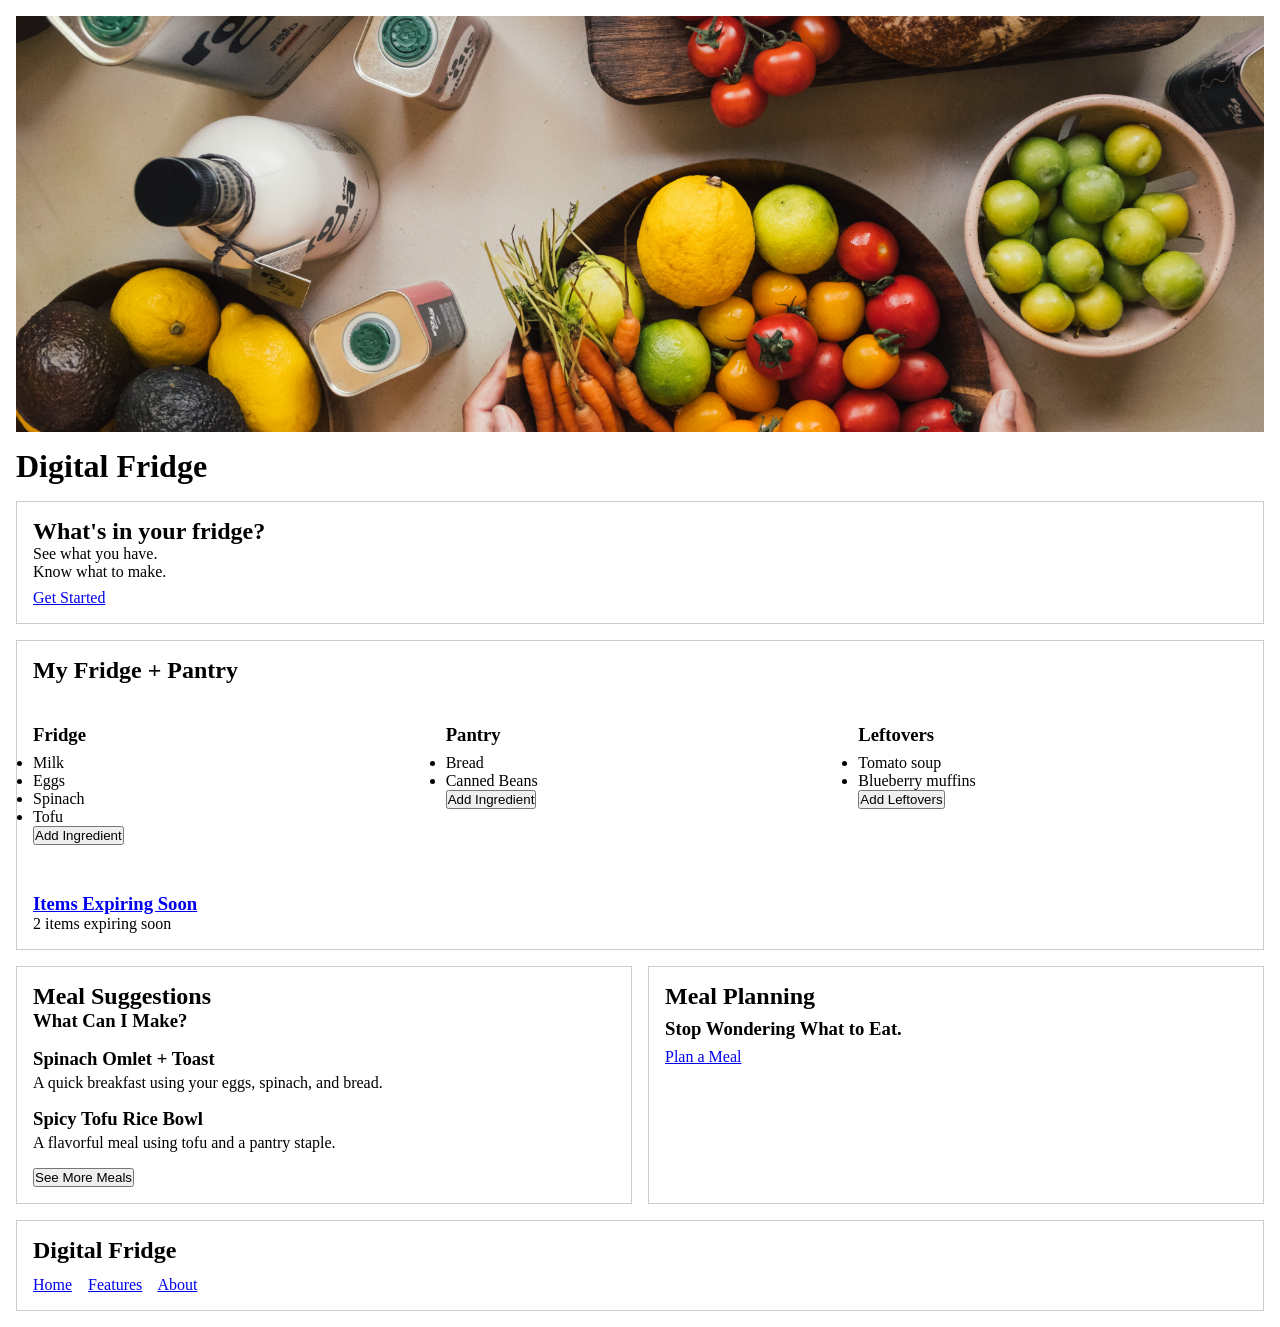
==== index.html @ bc8fa6a2 "A7" ====
<!doctype html>
<html lang="en">
  <head>
    <meta charset="UTF-8" />
    <meta name="viewport" content="width=device-width, initial-scale=1.0" />
    <title>My Project</title>
    <link rel="stylesheet" href="style.css" />
  </head>
  <body>
    <!-- START BELOW -->
       <div class="page">
  <img src="fridge-banner.jpg" alt="Fresh fruits and vegetables arranged on a kitchen counter">

  <h1>Digital Fridge</h1>
  
<section id="hero">
  <h1>What's in your fridge?</h1>
      <p>See what you have.</p>
      <p>Know what to make.</p>
<a id="features" href="#my-fridge">Get Started</a>
    </section>
    <!-- MY FRIDGE + PANTRY SECTION -->
<section id="my-fridge">
  <h2>My Fridge + Pantry</h2>

  <div class="fridge-pantry">
    <div>
      <h3>Fridge</h3>
    <ul>
      <li>Milk</li>
      <li>Eggs</li>
      <li>Spinach</li>
      <li>Tofu</li>
    <button>Add Ingredient</button>
  </div>

  <div>
    <h3>Pantry</h3>
    <ul>
      <li>Bread</li>
      <li>Canned Beans</li>
    <button>Add Ingredient</button>
  </div>

  <div>
    <h3>Leftovers</h3>
    <ul>
      <li>Tomato soup</li>
      <li>Blueberry muffins</li>
    <button>Add Leftovers</button>
  </div>
</div>
      <h3><p><a href="expiring.html">Items Expiring Soon</a></p></h3>
      <p>2 items expiring soon</p>
</section>
<!-- MEAL SUGGESTIONS SECTION -->
<section id="meal-suggestions">
  <h2>Meal Suggestions</h2>
  <h3>What Can I Make?</h3>

  <article>
    <h3>Spinach Omlet + Toast</h3>
    <p>A quick breakfast using your eggs, spinach, and bread.</p>
  </article>

  <article>
    <h3>Spicy Tofu Rice Bowl</h3>
    <p>A flavorful meal using tofu and a pantry staple.</p>
  </article>

  <button>See More Meals</button>
</section>

   <!-- MEAL PLANNING SECTION -->
<section id="meal-planning">
  <h2>Meal Planning</h2>

  <h3>Stop Wondering What to Eat.</h3>
<a href="meal-planner.html">Plan a Meal</a>
</section>
<header id="about">
  <nav>
    <h2>Digital Fridge</h2>
    <a href="#hero">Home</a>
    <a href="#my-fridge">Features</a>
    <a href="#about">About</a>
  </nav>
</header>
    </div>
  </body>
</html>
---- style.css ----
/* === RESET === */
*,
*::before,
*::after {
  margin: 0;
  padding: 0;
  box-sizing: border-box;
}

/* START BELOW */
/* The container: 12 equal columns */
.page {
  display: grid;
  grid-template-columns: repeat(12, 1fr);
  gap: 1rem;
  padding: 1rem;
}
/* Digital Fridge heading */
.page > h1 {
  grid-column: 1 / 13;
  white-space: nowrap;
}

/* Hero section */
#hero {
  grid-column: 1 / 13;
}

/* My Fridge + Pantry */
#my-fridge {
  grid-column: 1 / 13;
}

/* Meal Suggestions — left side */
#meal-suggestions {
  grid-column: 1 / 7;
}

/* Meal Planning — right side */
#meal-planning {
  grid-column: 7 / 13;
}

/* Header + Navigation */
header {
  grid-column: 1 / 13;
}

/* Show the boundaries of each section */
header,
#hero,
#my-fridge,
#meal-suggestions,
#meal-planning {
  border: 1px solid #ccc;
  padding: 1rem;
}
/* Add space above this heading */
#my-fridge h3 {
  margin-top: 1.5rem;
}

/* Space out meal suggestions for easier reading */

#meal-suggestions > h3 {
  margin-bottom: 1rem;
}

#meal-suggestions article:first-of-type {
  margin-top: 1rem;
}

#meal-suggestions article + article {
  margin-top: 1rem;
}

#meal-suggestions article p {
  margin-top: 0.25rem;
}

#meal-suggestions button {
  margin-top: 1rem;
}

/* Add space before Get Started */
#hero a {
  display: inline-block;
  margin-top: 0.5rem;
}
/* Add space between ingredients */
#my-fridge ul {
  margin-top: 0.5rem;
  margin-bottom: 1.5rem;
}

#my-fridge > div {
  margin-top: 1rem;
}
/* fridge shown beside pantry on full screen */
.fridge-pantry {
  display: grid;
  grid-template-columns: repeat(3, minmax(0, 1fr));
  gap: 24px;
  width: 100%;
  align-items: start;
}

/* Space out Meal Planning */
#meal-planning h3 {
  margin-top: 0.5rem;
  margin-bottom: 0.5rem;
}

/* Add space between navigation links */
header nav a {
  margin-right: 0.75rem;
}

/* Add space below Digital Fridge in the footer */
header nav h2 {
  margin-bottom: 0.75rem;
}

/* Mobile layout */
@media (max-width: 800px) {
  #my-fridge,
  #meal-suggestions,
  #meal-planning {
    grid-column: 1 / 13;
  }
}
#my-fridge > h2 {
  margin-bottom: 1rem;
}

.fridge-pantry {
  display: grid;
  grid-template-columns: repeat(3, minmax(0, 1fr));
  gap: 24px;
  align-items: start;
}
img {
  max-width: 100%;
}

/* Banner image above the title */
.page > img {
  grid-column: 1 / 13;
  width: 100%;
  aspect-ratio: 3 / 1;
  object-fit: cover;
}
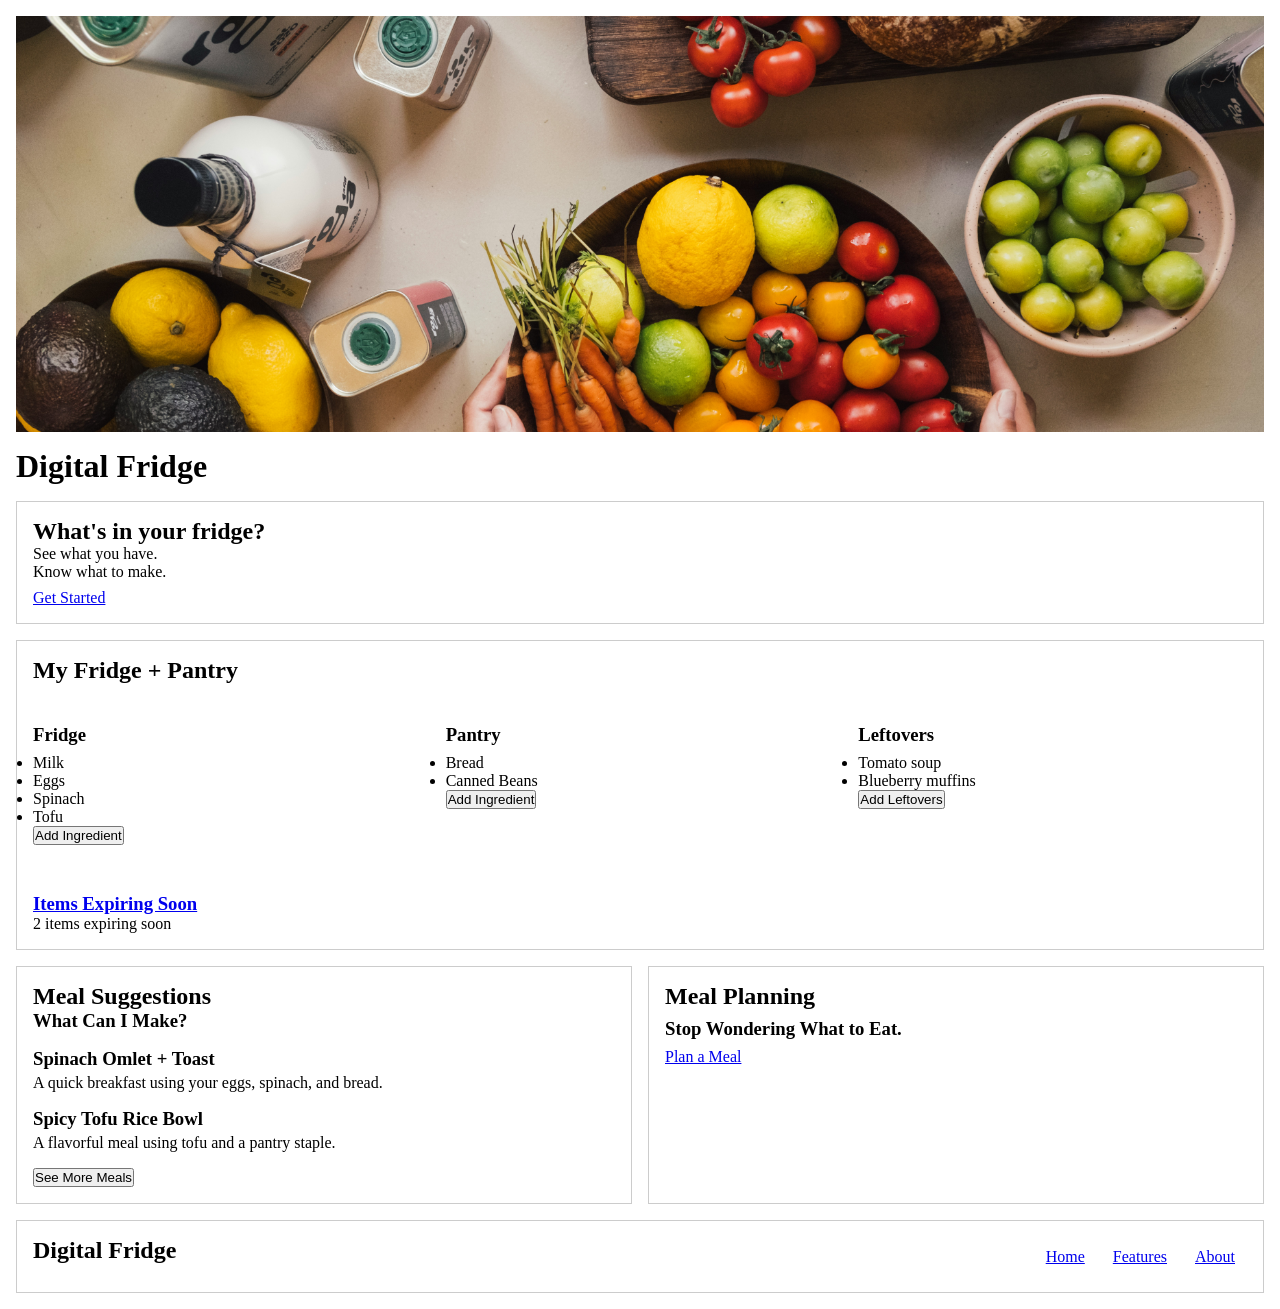
==== commit d88bec5d: "Make nav a flex row" ====
--- a/index.html
+++ b/index.html
@@ -79,12 +79,15 @@
   <h3>Stop Wondering What to Eat.</h3>
 <a href="meal-planner.html">Plan a Meal</a>
 </section>
+
 <header id="about">
   <nav>
     <h2>Digital Fridge</h2>
-    <a href="#hero">Home</a>
-    <a href="#my-fridge">Features</a>
-    <a href="#about">About</a>
+    <div class="nav-links">
+      <a href="#hero">Home</a>
+      <a href="#my-fridge">Features</a>
+      <a href="#about">About</a>
+    </div>
   </nav>
 </header>
     </div>
--- a/style.css
+++ b/style.css
@@ -42,8 +42,23 @@
 }
 
 /* Header + Navigation */
+
+/* Flex is best for the nav because its logo and links sit in one horizontal row. */
 header {
   grid-column: 1 / 13;
+}
+
+nav {
+  display: flex;
+  justify-content: space-between;
+  align-items: center;
+  gap: 1rem;
+}
+
+.nav-links {
+  display: flex;
+  align-items: center;
+  gap: 1rem;
 }
 
 /* Show the boundaries of each section */
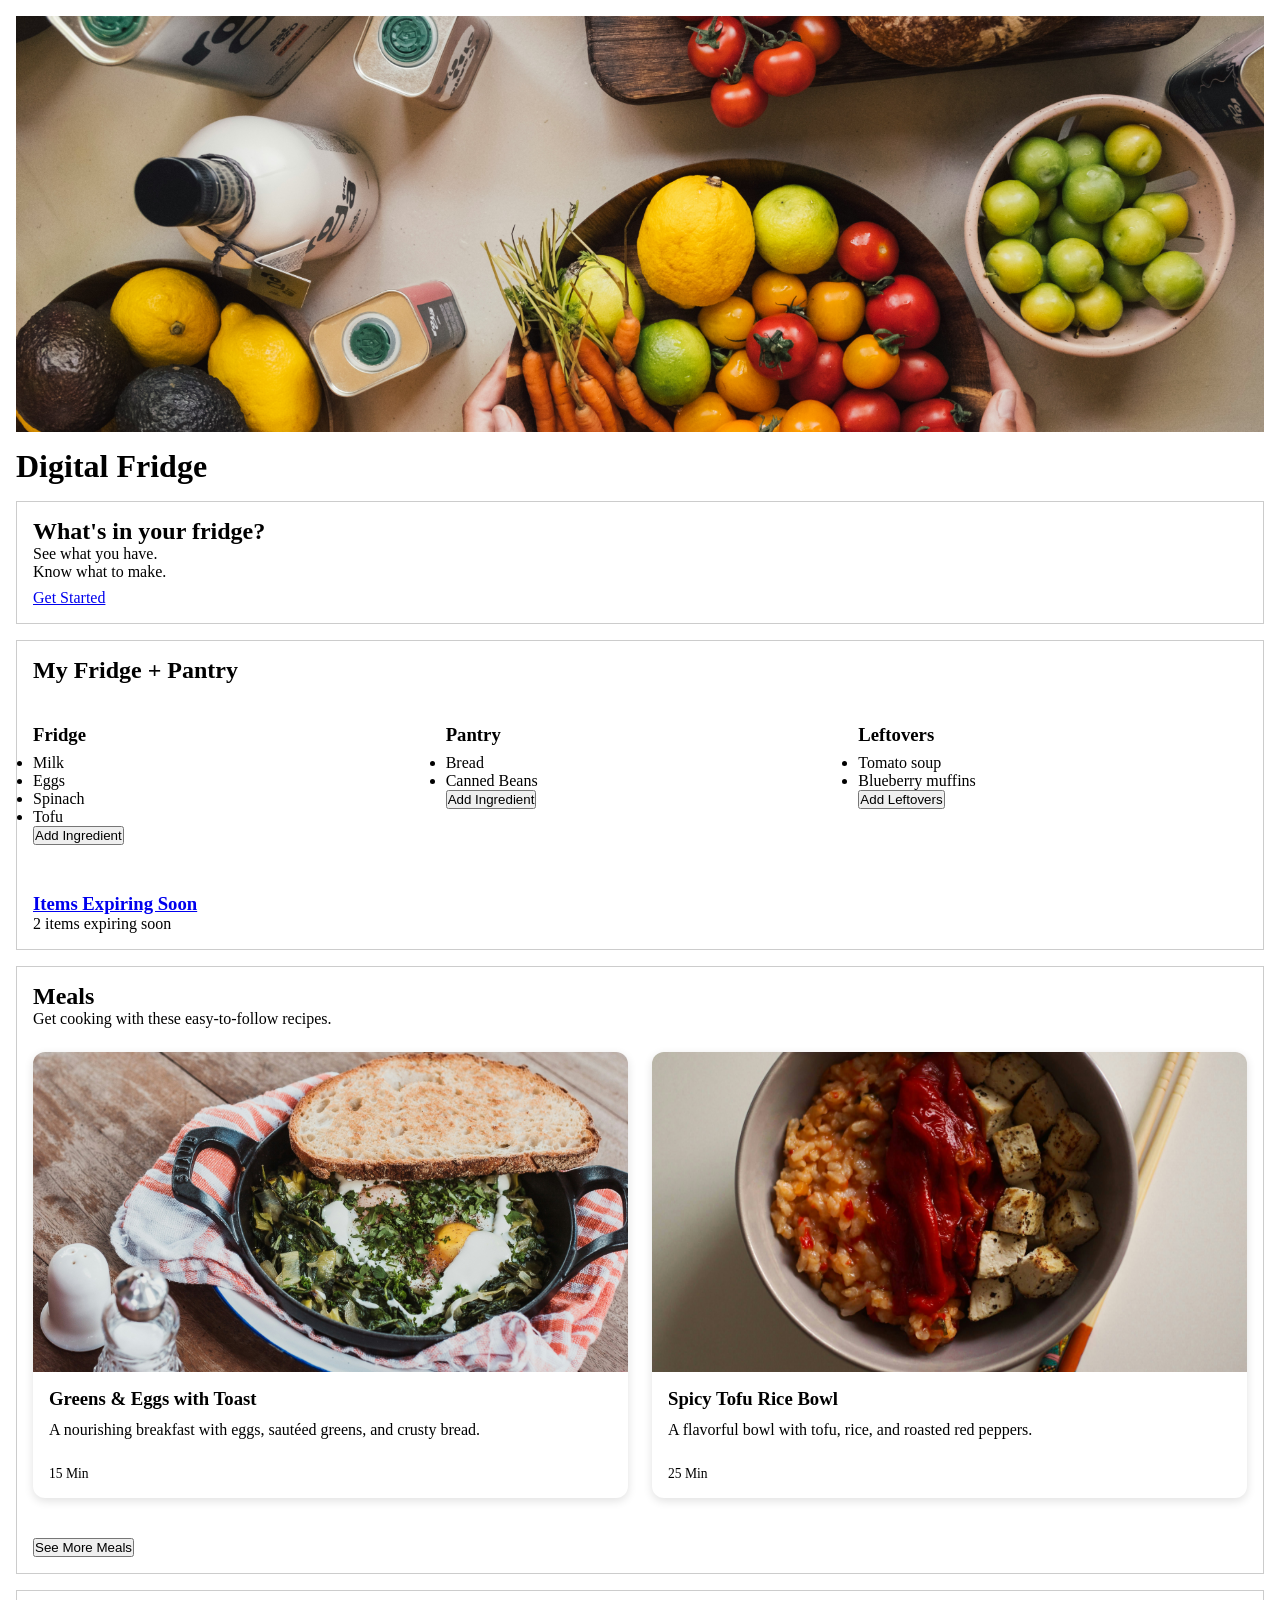
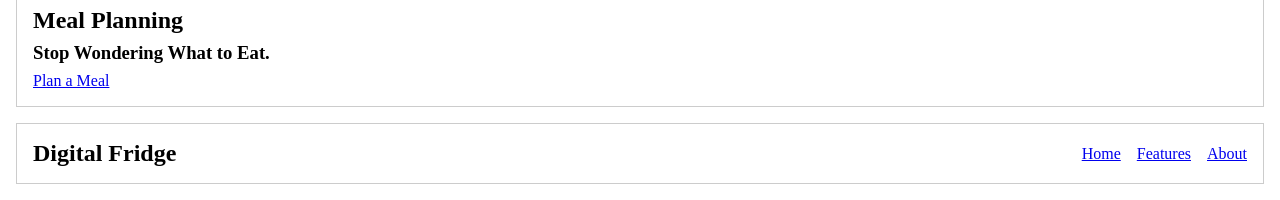
==== commit 83bbf044: "Add recipe images to meal suggestions" ====
--- a/index.html
+++ b/index.html
@@ -54,20 +54,40 @@
       <h3><p><a href="expiring.html">Items Expiring Soon</a></p></h3>
       <p>2 items expiring soon</p>
 </section>
+
+
 <!-- MEAL SUGGESTIONS SECTION -->
 <section id="meal-suggestions">
-  <h2>Meal Suggestions</h2>
-  <h3>What Can I Make?</h3>
+  <h2>Meals</h2>
+  <p>Get cooking with these easy-to-follow recipes.</p>
 
-  <article>
-    <h3>Spinach Omlet + Toast</h3>
-    <p>A quick breakfast using your eggs, spinach, and bread.</p>
+  
+<div class="meal-cards">
+
+  <article class="meal-card">
+    <img src="images/greens-eggs.jpg"
+         alt="Skillet greens and eggs served with toasted bread">
+
+    <div class="meal-card-content">
+      <h3>Greens & Eggs with Toast</h3>
+      <p>A nourishing breakfast with eggs, sautéed greens, and crusty bread.</p>
+      <span>15 Min</span>
+    </div>
   </article>
 
-  <article>
-    <h3>Spicy Tofu Rice Bowl</h3>
-    <p>A flavorful meal using tofu and a pantry staple.</p>
+  <article class="meal-card">
+    <img src="images/tofu-rice-bowl.jpg"
+         alt="Tofu rice bowl with roasted red peppers">
+
+    <div class="meal-card-content">
+      <h3>Spicy Tofu Rice Bowl</h3>
+      <p>A flavorful bowl with tofu, rice, and roasted red peppers.</p>
+      <span>25 Min</span>
+    </div>
   </article>
+
+</div>
+
 
   <button>See More Meals</button>
 </section>
--- a/style.css
+++ b/style.css
@@ -1,3 +1,4 @@
+
 /* === RESET === */
 *,
 *::before,
@@ -7,41 +8,137 @@
   box-sizing: border-box;
 }
 
-/* START BELOW */
-/* The container: 12 equal columns */
+/* === MAIN PAGE GRID === */
 .page {
   display: grid;
   grid-template-columns: repeat(12, 1fr);
   gap: 1rem;
   padding: 1rem;
 }
+
 /* Digital Fridge heading */
 .page > h1 {
   grid-column: 1 / 13;
   white-space: nowrap;
 }
 
-/* Hero section */
+/* Banner image */
+.page > img {
+  grid-column: 1 / 13;
+  width: 100%;
+  aspect-ratio: 3 / 1;
+  object-fit: cover;
+}
+
+/* === HERO === */
 #hero {
   grid-column: 1 / 13;
 }
 
-/* My Fridge + Pantry */
+#hero a {
+  display: inline-block;
+  margin-top: 0.5rem;
+}
+
+/* === MY FRIDGE + PANTRY === */
 #my-fridge {
   grid-column: 1 / 13;
 }
 
-/* Meal Suggestions — left side */
+#my-fridge > h2 {
+  margin-bottom: 1rem;
+}
+
+/* Flexbox lines up Fridge, Pantry, and Leftovers in one row. */
+.fridge-pantry {
+  display: flex;
+  gap: 1.5rem;
+  align-items: stretch;
+}
+
+.fridge-pantry > div {
+  flex: 1;
+}
+
+#my-fridge h3 {
+  margin-top: 1.5rem;
+}
+
+#my-fridge ul {
+  margin-top: 0.5rem;
+  margin-bottom: 1.5rem;
+}
+
+/* === MEAL SUGGESTIONS === */
 #meal-suggestions {
-  grid-column: 1 / 7;
-}
-
-/* Meal Planning — right side */
+  grid-column: 1 / 13;
+}
+
+/* Grid places the recipe cards side by side. */
+.meal-cards {
+  display: grid;
+  grid-template-columns: repeat(2, 1fr);
+  gap: 1.5rem;
+  margin: 1.5rem 0;
+}
+
+/* Individual recipe card */
+.meal-card {
+  display: flex;
+  flex-direction: column;
+  background-color: #ffffff;
+  border-radius: 12px;
+  overflow: hidden;
+  box-shadow: 0 3px 10px rgba(0, 0, 0, 0.12);
+}
+
+/* Food image */
+
+.meal-card img {
+  width: 100%;
+  height: 320px;
+  object-fit: cover;
+  object-position: center;
+  display: block;
+}
+
+/* Text underneath the image */
+.meal-card-content {
+  display: flex;
+  flex-direction: column;
+  padding: 1rem;
+  gap: 0.5rem;
+}
+
+.meal-card-content h3 {
+  margin: 0;
+}
+
+.meal-card-content p {
+  margin: 0;
+  line-height: 1.5;
+}
+
+.meal-card-content span {
+  margin-top: 1rem;
+  font-size: 0.85rem;
+}
+
+#meal-suggestions button {
+  margin-top: 1rem;
+}
+
+/* === MEAL PLANNING === */
 #meal-planning {
-  grid-column: 7 / 13;
-}
-
-/* Header + Navigation */
+  grid-column: 1 / 13;
+}
+
+#meal-planning h3 {
+  margin-top: 0.5rem;
+  margin-bottom: 0.5rem;
+}
+
+/* === HEADER + NAVIGATION === */
 
 /* Flex is best for the nav because its logo and links sit in one horizontal row. */
 header {
@@ -61,7 +158,7 @@
   gap: 1rem;
 }
 
-/* Show the boundaries of each section */
+/* === SECTION BORDERS === */
 header,
 #hero,
 #my-fridge,
@@ -70,73 +167,13 @@
   border: 1px solid #ccc;
   padding: 1rem;
 }
-/* Add space above this heading */
-#my-fridge h3 {
-  margin-top: 1.5rem;
-}
-
-/* Space out meal suggestions for easier reading */
-
-#meal-suggestions > h3 {
-  margin-bottom: 1rem;
-}
-
-#meal-suggestions article:first-of-type {
-  margin-top: 1rem;
-}
-
-#meal-suggestions article + article {
-  margin-top: 1rem;
-}
-
-#meal-suggestions article p {
-  margin-top: 0.25rem;
-}
-
-#meal-suggestions button {
-  margin-top: 1rem;
-}
-
-/* Add space before Get Started */
-#hero a {
-  display: inline-block;
-  margin-top: 0.5rem;
-}
-/* Add space between ingredients */
-#my-fridge ul {
-  margin-top: 0.5rem;
-  margin-bottom: 1.5rem;
-}
-
-#my-fridge > div {
-  margin-top: 1rem;
-}
-/* fridge shown beside pantry on full screen */
-.fridge-pantry {
-  display: grid;
-  grid-template-columns: repeat(3, minmax(0, 1fr));
-  gap: 24px;
-  width: 100%;
-  align-items: start;
-}
-
-/* Space out Meal Planning */
-#meal-planning h3 {
-  margin-top: 0.5rem;
-  margin-bottom: 0.5rem;
-}
-
-/* Add space between navigation links */
-header nav a {
-  margin-right: 0.75rem;
-}
-
-/* Add space below Digital Fridge in the footer */
-header nav h2 {
-  margin-bottom: 0.75rem;
-}
-
-/* Mobile layout */
+
+/* General image sizing */
+img {
+  max-width: 100%;
+}
+
+/* === TABLET + MOBILE === */
 @media (max-width: 800px) {
   #my-fridge,
   #meal-suggestions,
@@ -144,24 +181,21 @@
     grid-column: 1 / 13;
   }
 }
-#my-fridge > h2 {
-  margin-bottom: 1rem;
-}
-
-.fridge-pantry {
-  display: grid;
-  grid-template-columns: repeat(3, minmax(0, 1fr));
-  gap: 24px;
-  align-items: start;
-}
-img {
-  max-width: 100%;
-}
-
-/* Banner image above the title */
-.page > img {
-  grid-column: 1 / 13;
-  width: 100%;
-  aspect-ratio: 3 / 1;
-  object-fit: cover;
-}+
+@media (max-width: 600px) {
+  .meal-cards {
+    grid-template-columns: 1fr;
+  }
+
+  .fridge-pantry {
+    flex-direction: column;
+  }
+
+  .meal-card img {
+    height: 260px;
+  }
+
+  nav {
+    flex-direction: column;
+  }
+}
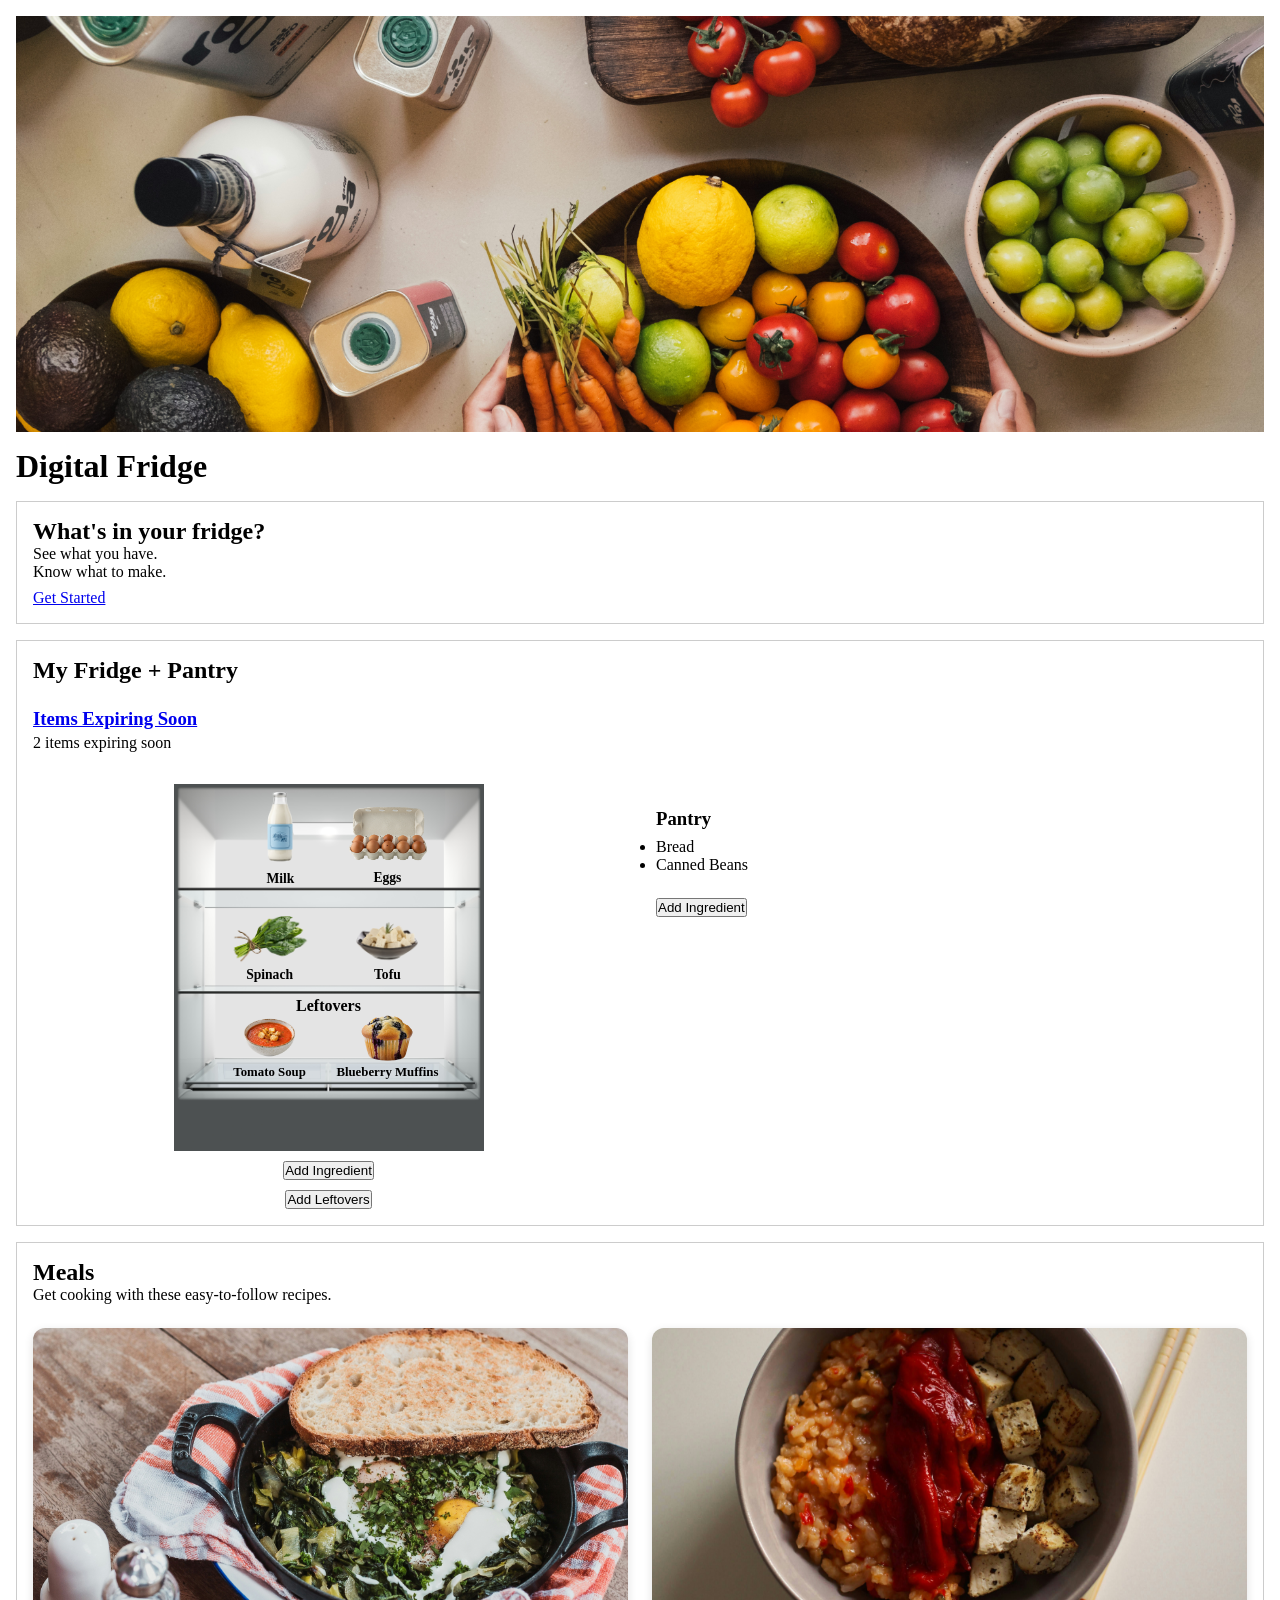
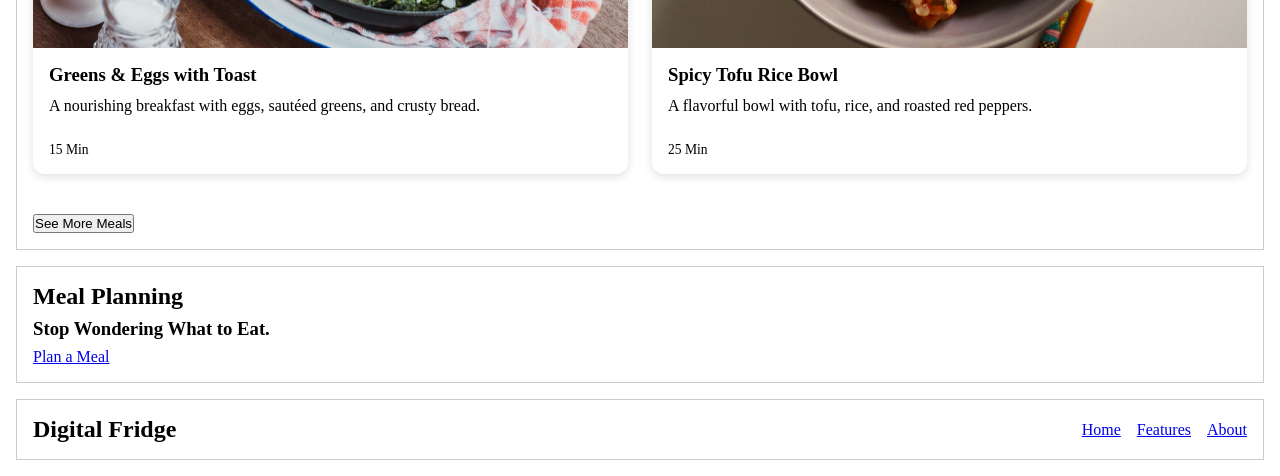
==== commit 4f8dad9a: "alighnment" ====
--- a/index.html
+++ b/index.html
@@ -1,4 +1,3 @@
-
 <!doctype html>
 <html lang="en">
   <head>
@@ -9,107 +8,151 @@
   </head>
   <body>
     <!-- START BELOW -->
-       <div class="page">
-  <img src="fridge-banner.jpg" alt="Fresh fruits and vegetables arranged on a kitchen counter">
+    <div class="page">
+      <img src="fridge-banner.jpg" alt="Fresh fruits and vegetables arranged on a kitchen counter">
 
-  <h1>Digital Fridge</h1>
-  
-<section id="hero">
-  <h1>What's in your fridge?</h1>
-      <p>See what you have.</p>
-      <p>Know what to make.</p>
-<a id="features" href="#my-fridge">Get Started</a>
-    </section>
-    <!-- MY FRIDGE + PANTRY SECTION -->
-<section id="my-fridge">
-  <h2>My Fridge + Pantry</h2>
+      <h1>Digital Fridge</h1>
+      
+      <section id="hero">
+        <h1>What's in your fridge?</h1>
+        <p>See what you have.</p>
+        <p>Know what to make.</p>
+        <a id="features" href="#my-fridge">Get Started</a>
+      </section>
 
-  <div class="fridge-pantry">
-    <div>
-      <h3>Fridge</h3>
-    <ul>
-      <li>Milk</li>
-      <li>Eggs</li>
-      <li>Spinach</li>
-      <li>Tofu</li>
-    <button>Add Ingredient</button>
+      <!-- MY FRIDGE + PANTRY SECTION -->
+      <section id="my-fridge">
+        <h2>My Fridge + Pantry</h2>
+<div class="expiring-section">
+    <h3><a href="expiring.html">Items Expiring Soon</a></h3>
+    <p>2 items expiring soon</p>
   </div>
+        <div class="fridge-pantry">
 
-  <div>
-    <h3>Pantry</h3>
-    <ul>
-      <li>Bread</li>
-      <li>Canned Beans</li>
-    <button>Add Ingredient</button>
-  </div>
+          <!-- FRIDGE -->
+          <div class="fridge-card">
+            <div class="fridge-visual">
 
-  <div>
-    <h3>Leftovers</h3>
-    <ul>
-      <li>Tomato soup</li>
-      <li>Blueberry muffins</li>
-    <button>Add Leftovers</button>
-  </div>
-</div>
-      <h3><p><a href="expiring.html">Items Expiring Soon</a></p></h3>
-      <p>2 items expiring soon</p>
-</section>
+              <!-- Refrigerator background -->
+              <img
+                src="images/Fridge.jpeg"
+                alt="Open refrigerator"
+                class="fridge-background"
+              >
+
+              <!-- Fridge ingredients -->
+              <ul class="fridge-items">
+                <li>
+                  <img src="images/milk.png" alt="Milk">
+                  <span>Milk</span>
+                </li>
+                <li>
+                  <img src="images/eggs.png" alt="Eggs">
+                  <span>Eggs</span>
+                </li>
+                <li>
+                  <img src="images/spinach.png" alt="Spinach">
+                  <span>Spinach</span>
+                </li>
+                <li>
+                  <img src="images/tofu.png" alt="Tofu">
+                  <span>Tofu</span>
+                </li>
+              </ul>
+
+              <!-- Separate leftovers shelf -->
+              <div class="leftovers-shelf">
+                <h4>Leftovers</h4>
+                <ul class="leftovers-items">
+                  <li>
+                    <img
+                      src="images/tomato-soup.png"
+                      alt="Tomato soup in Tupperware"
+                    >
+                    <span>Tomato Soup</span>
+                  </li>
+                  <li>
+                    <img
+                      src="images/blueberry-muffins.png"
+                      alt="Blueberry muffins in Tupperware"
+                    >
+                    <span>Blueberry Muffins</span>
+                  </li>
+                </ul>
+              </div>
+
+            </div>
+
+            <div class="fridge-buttons">
+              <button type="button">Add Ingredient</button>
+              <button type="button">Add Leftovers</button>
+            </div>
+          </div>
+
+          <!-- PANTRY -->
+          <div class="pantry-card">
+            <h3>Pantry</h3>
+            <ul>
+              <li>Bread</li>
+              <li>Canned Beans</li>
+            </ul>
+            <button type="button">Add Ingredient</button>
+          </div>
+
+        </div>
 
 
-<!-- MEAL SUGGESTIONS SECTION -->
-<section id="meal-suggestions">
-  <h2>Meals</h2>
-  <p>Get cooking with these easy-to-follow recipes.</p>
+      </section>
 
-  
-<div class="meal-cards">
+      <!-- MEAL SUGGESTIONS SECTION -->
+      <section id="meal-suggestions">
+        <h2>Meals</h2>
+        <p>Get cooking with these easy-to-follow recipes.</p>
+        
+        <div class="meal-cards">
+          <article class="meal-card">
+            <img src="images/greens-eggs.jpg"
+                 alt="Skillet greens and eggs served with toasted bread">
 
-  <article class="meal-card">
-    <img src="images/greens-eggs.jpg"
-         alt="Skillet greens and eggs served with toasted bread">
+            <div class="meal-card-content">
+              <h3>Greens & Eggs with Toast</h3>
+              <p>A nourishing breakfast with eggs, sautéed greens, and crusty bread.</p>
+              <span>15 Min</span>
+            </div>
+          </article>
 
-    <div class="meal-card-content">
-      <h3>Greens & Eggs with Toast</h3>
-      <p>A nourishing breakfast with eggs, sautéed greens, and crusty bread.</p>
-      <span>15 Min</span>
-    </div>
-  </article>
+          <article class="meal-card">
+            <img src="images/tofu-rice-bowl.jpg"
+                 alt="Tofu rice bowl with roasted red peppers">
 
-  <article class="meal-card">
-    <img src="images/tofu-rice-bowl.jpg"
-         alt="Tofu rice bowl with roasted red peppers">
+            <div class="meal-card-content">
+              <h3>Spicy Tofu Rice Bowl</h3>
+              <p>A flavorful bowl with tofu, rice, and roasted red peppers.</p>
+              <span>25 Min</span>
+            </div>
+          </article>
+        </div>
 
-    <div class="meal-card-content">
-      <h3>Spicy Tofu Rice Bowl</h3>
-      <p>A flavorful bowl with tofu, rice, and roasted red peppers.</p>
-      <span>25 Min</span>
-    </div>
-  </article>
+        <button>See More Meals</button>
+      </section>
 
-</div>
+      <!-- MEAL PLANNING SECTION -->
+      <section id="meal-planning">
+        <h2>Meal Planning</h2>
+        <h3>Stop Wondering What to Eat.</h3>
+        <a href="meal-planner.html">Plan a Meal</a>
+      </section>
 
-
-  <button>See More Meals</button>
-</section>
-
-   <!-- MEAL PLANNING SECTION -->
-<section id="meal-planning">
-  <h2>Meal Planning</h2>
-
-  <h3>Stop Wondering What to Eat.</h3>
-<a href="meal-planner.html">Plan a Meal</a>
-</section>
-
-<header id="about">
-  <nav>
-    <h2>Digital Fridge</h2>
-    <div class="nav-links">
-      <a href="#hero">Home</a>
-      <a href="#my-fridge">Features</a>
-      <a href="#about">About</a>
-    </div>
-  </nav>
-</header>
+      <header id="about">
+        <nav>
+          <h2>Digital Fridge</h2>
+          <div class="nav-links">
+            <a href="#hero">Home</a>
+            <a href="#my-fridge">Features</a>
+            <a href="#about">About</a>
+          </div>
+        </nav>
+      </header>
     </div>
   </body>
-</html>
+</html>
--- a/style.css
+++ b/style.css
@@ -64,7 +64,7 @@
   margin-top: 1.5rem;
 }
 
-#my-fridge ul {
+.pantry-card > ul {
   margin-top: 0.5rem;
   margin-bottom: 1.5rem;
 }
@@ -173,29 +173,284 @@
   max-width: 100%;
 }
 
+
 /* === TABLET + MOBILE === */
 @media (max-width: 800px) {
+
+  /* Main sections use the full page width */
   #my-fridge,
   #meal-suggestions,
   #meal-planning {
     grid-column: 1 / 13;
   }
-}
-
+
+  /* Navigation stacks vertically on smaller screens */
+  nav {
+    flex-direction: column;
+    align-items: flex-start;
+  }
+
+  /* Fridge, Pantry, and Leftovers can wrap */
+  .fridge-pantry {
+    flex-wrap: wrap;
+  }
+
+  .fridge-pantry > div {
+    flex: 1 1 200px;
+  }
+}
+
+/* === SMALL MOBILE SCREENS === */
 @media (max-width: 600px) {
+
+  /* Recipe cards stack vertically */
   .meal-cards {
     grid-template-columns: 1fr;
   }
 
+  /* Fridge sections stack vertically */
   .fridge-pantry {
     flex-direction: column;
   }
 
+  /* Recipe images */
   .meal-card img {
     height: 260px;
   }
-
-  nav {
-    flex-direction: column;
-  }
-}
+}
+
+
+
+
+/* === FRIDGE + PANTRY LAYOUT === */
+
+.fridge-pantry {
+  display: flex;
+  flex-direction: row;
+  align-items: flex-start;
+  gap: 2rem;
+}
+
+.fridge-card {
+  flex: 0 0 310px;
+  width: 310px;
+  min-width: 0;
+}
+
+.pantry-card {
+  flex: 1;
+  min-width: 0;
+}
+
+.pantry-card {
+  padding-top: 0;
+}
+
+
+/* === FRIDGE BACKGROUND === */
+
+.fridge-visual {
+  position: relative;
+  width: 100%;
+  max-width: 310px;
+  margin: 0 auto;
+}
+
+.fridge-background {
+  display: block;
+  width: 100%;
+  height: auto;
+}
+
+/* === FOOD ITEMS === */
+
+.fridge-items {
+  position: absolute;
+  inset: 0;
+  list-style: none;
+  margin: 0;
+  padding: 0;
+}
+
+.fridge-items li {
+  position: absolute;
+  width: 38%;
+  height: 18%;
+  display: flex;
+  flex-direction: column;
+  align-items: center;
+  justify-content: center;
+  text-align: center;
+  gap: 3px;
+}
+
+/* Give the milk more room */
+.fridge-items li:nth-child(1) {
+  width: 45%;
+  height: 25%;
+}
+
+/* Food images */
+
+.fridge-items img {
+  width: 100%;
+  height: 75%;
+  object-fit: contain;
+  display: block;
+}
+
+.fridge-items li:nth-child(1) img {
+  width: 100%;
+  height: 100%;
+  max-width: none;
+  object-fit: contain;
+  transform: scale(1.5);
+}
+/* Food labels */
+
+.fridge-items span {
+  font-size: 0.85rem;
+  font-weight: 600;
+  white-space: nowrap;
+}
+
+/* === TOP ROW: MILK + EGGS === */
+
+.fridge-items li:nth-child(1) {
+  left: 12%;
+  top: 1.5%;
+}
+
+.fridge-items li:nth-child(2) {
+  left: 50%;
+  top: 7%;
+}
+/* MILK IMAGE SIZE */
+.fridge-items li:nth-child(1) img {
+  width: 100px;
+  height: 85px;
+  max-width: none;
+  flex-shrink: 0;
+}
+.fridge-items li:nth-child(2) img {
+  width: 100px;
+  height: 85px;
+}
+
+/* === MIDDLE ROW: SPINACH + TOFU === */
+
+.fridge-items li:nth-child(3) {
+  left: 12%;
+  top: 36%;
+}
+
+.fridge-items li:nth-child(4) {
+  left: 50%;
+  top: 36%;
+}
+
+/* === LEFTOVERS ROW === */
+
+.leftovers-shelf {
+  position: absolute;
+  inset: 0;
+}
+
+.leftovers-shelf h4 {
+  position: absolute;
+  top: 58%;
+  width: 100%;
+  text-align: center;
+  font-size: 1rem;
+  margin: 0;
+}
+
+.leftovers-items {
+  position: absolute;
+  inset: 0;
+  list-style: none;
+  margin: 0;
+  padding: 0;
+}
+
+.leftovers-items li {
+  position: absolute;
+  top: 62.5%;
+  width: 38%;
+  height: 18%;
+  display: flex;
+  flex-direction: column;
+  align-items: center;
+  justify-content: center;
+  text-align: center;
+  gap: 3px;
+}
+
+.leftovers-items li:nth-child(1) {
+  left: 12%;
+}
+
+.leftovers-items li:nth-child(2) {
+  left: 50%;
+}
+
+.leftovers-items img {
+  width: 100%;
+  height: 75%;
+  object-fit: contain;
+}
+
+.leftovers-items span {
+  font-size: 0.8rem;
+  font-weight: 600;
+  white-space: nowrap;
+}
+
+/* === SMALL SCREENS === */
+
+@media (max-width: 800px) {
+  .fridge-pantry {
+    grid-template-columns: 1fr;
+  }
+
+  .fridge-visual {
+    max-width: 310px;
+  }
+}
+
+.fridge-buttons {
+  width: 100%;
+  max-width: 310px;
+  margin: 10px auto 0;
+  display: flex;
+  flex-direction: column;
+  align-items: center;
+  gap: 10px;
+}
+/* === EXPIRING SOON SECTION === */
+.expiring-section {
+  text-align: center;
+  margin-top: 2rem;
+}
+
+.expiring-section h3 {
+  margin-bottom: 0.25rem;
+}
+/* === FRIDGE + PANTRY ALIGNMENT === */
+.fridge-pantry {
+  display: flex;
+  flex-direction: row;
+  align-items: flex-start; /* This ensures the pantry stays aligned at the top with the fridge */
+  gap: 2rem;
+}
+
+/* === EXPIRING SOON SPACING & CENTERING === */
+.expiring-section {
+  text-align: left;
+  margin-top: 1rem;       /* Adds room above it */
+  margin-bottom: 2rem;    /* Adds room below it so it doesn't touch the edge of the box */
+}
+
+.expiring-section h3 {
+  margin-bottom: 0.25rem;
+}
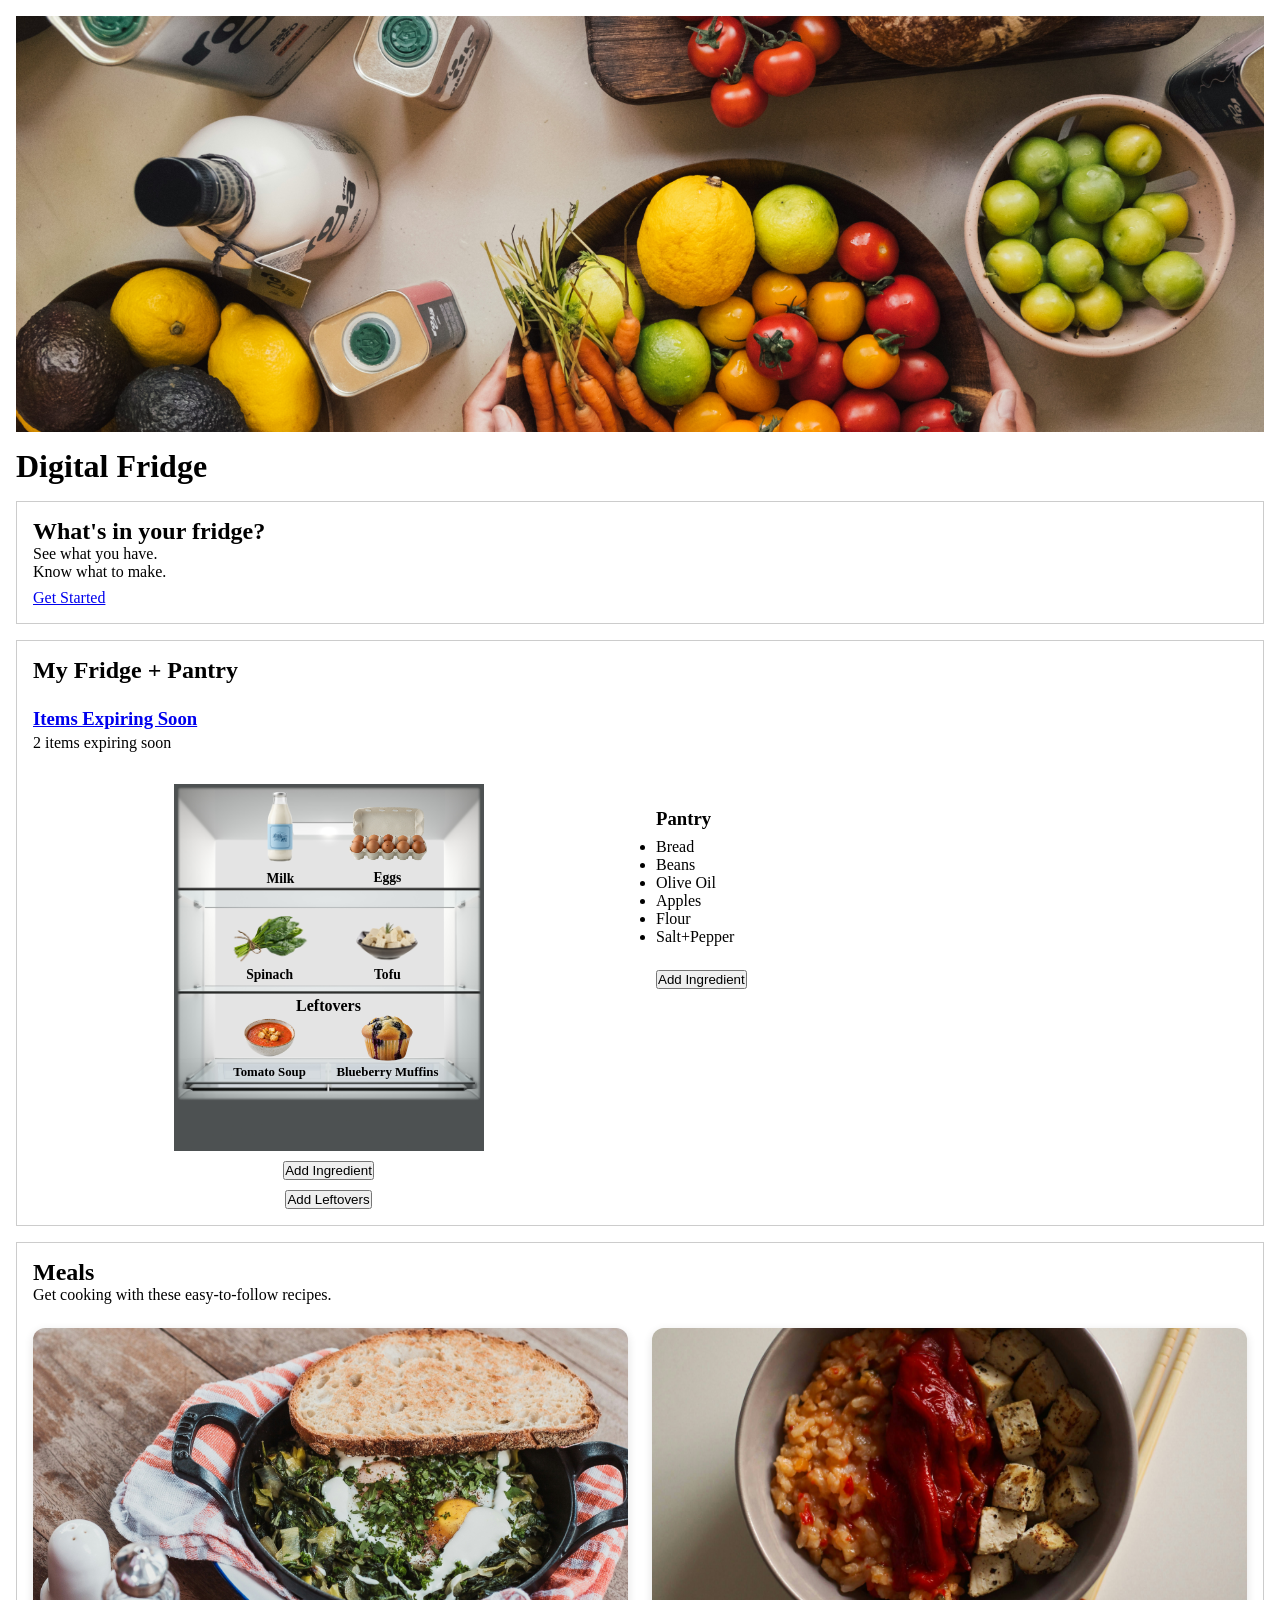
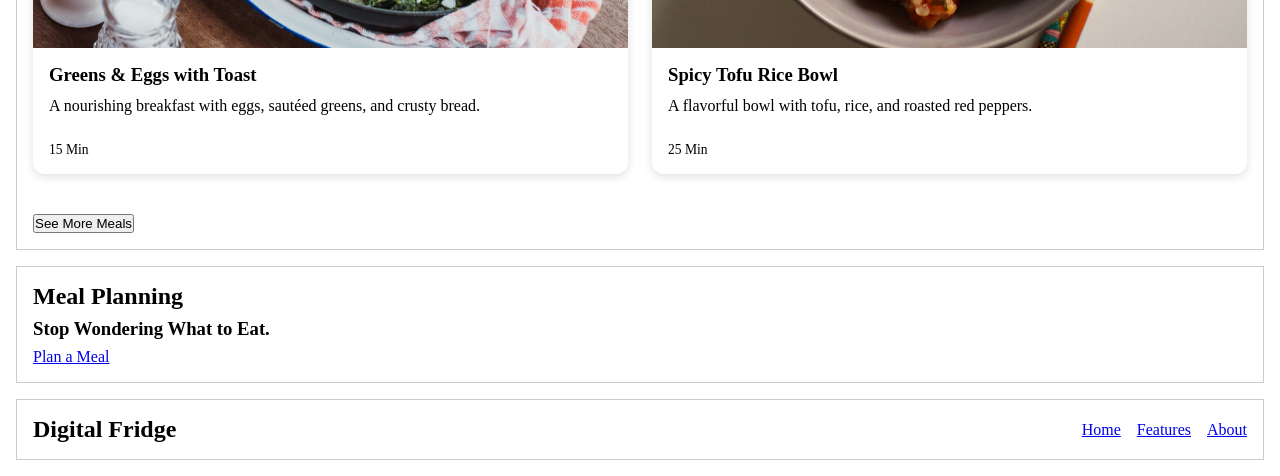
==== commit c2b54b93: "Added Pantry images" ====
--- a/index.html
+++ b/index.html
@@ -94,7 +94,15 @@
             <h3>Pantry</h3>
             <ul>
               <li>Bread</li>
-              <li>Canned Beans</li>
+              <li>Beans</li>
+              <li>Olive Oil</li>
+              <li>Apples</li>
+              <li>Flour</li>
+              <li>Salt+Pepper</li>
+
+
+
+
             </ul>
             <button type="button">Add Ingredient</button>
           </div>
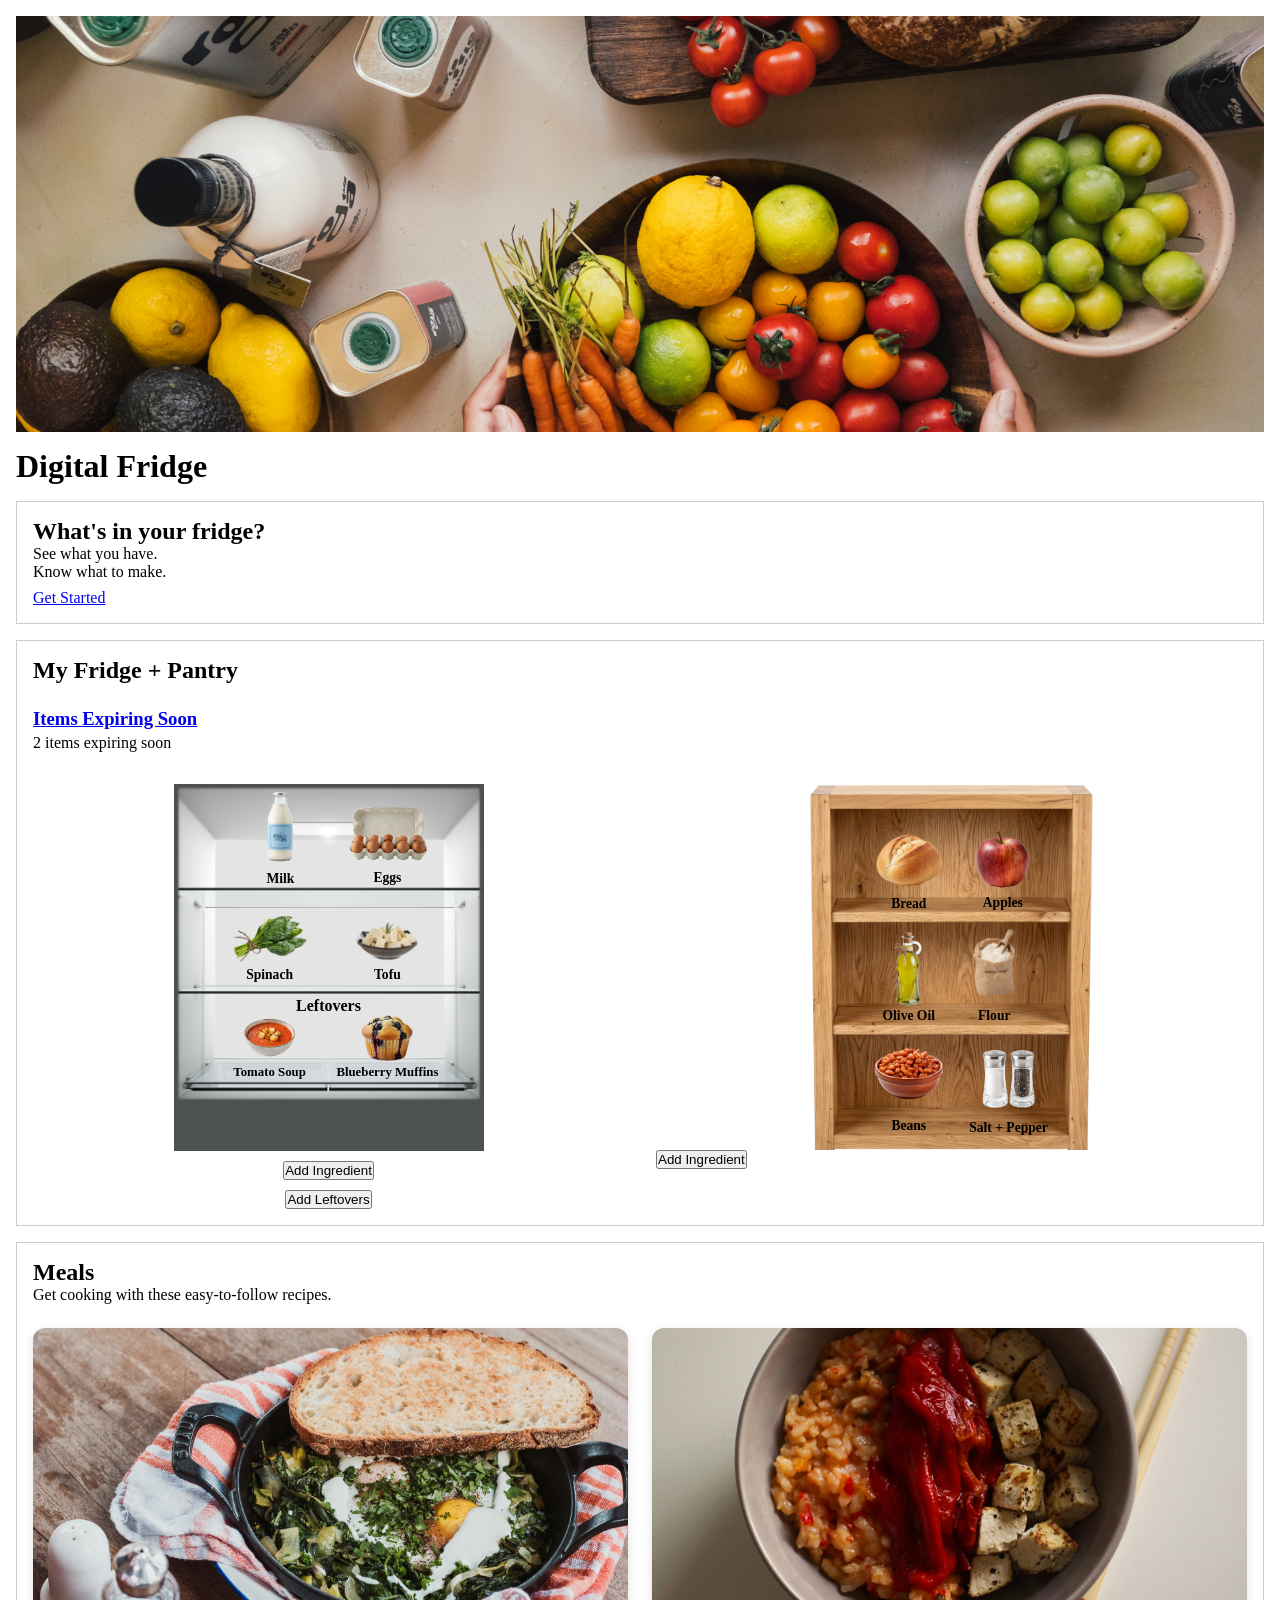
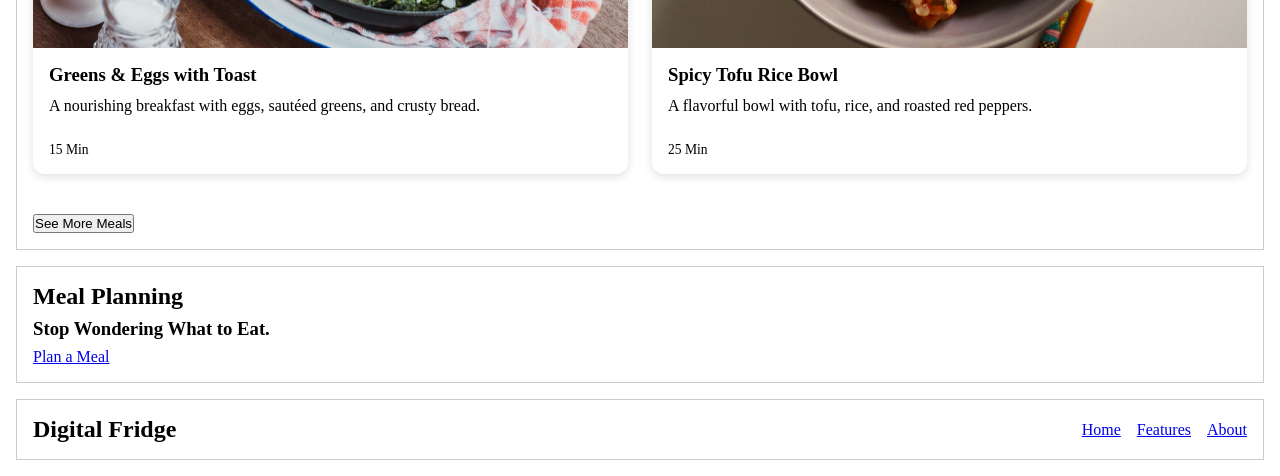
==== commit bd2d6597: "adjustments of images" ====
--- a/index.html
+++ b/index.html
@@ -83,30 +83,47 @@
 
             </div>
 
-            <div class="fridge-buttons">
+            <div class="fridge-buttons">              
               <button type="button">Add Ingredient</button>
               <button type="button">Add Leftovers</button>
             </div>
           </div>
 
-          <!-- PANTRY -->
-          <div class="pantry-card">
-            <h3>Pantry</h3>
-            <ul>
-              <li>Bread</li>
-              <li>Beans</li>
-              <li>Olive Oil</li>
-              <li>Apples</li>
-              <li>Flour</li>
-              <li>Salt+Pepper</li>
+         <div class="pantry-card">
 
+  <div class="pantry-visual">
+    <img src="images/Pantry.png" alt="Wooden pantry shelves" class="pantry-background">
 
+    <ul class="pantry-items">
+      <li>
+        <img src="images/Bread.png" alt="Bread">
+        <span>Bread</span>
+      </li>
+      <li>
+        <img src="images/Apples.png" alt="Apples">
+        <span>Apples</span>
+      </li>
+      <li>
+        <img src="images/Olive oil.png" alt="Olive oil">
+        <span>Olive Oil</span>
+      </li>
+      <li>
+        <img src="images/Flour.png" alt="Flour">
+        <span>Flour</span>
+      </li>
+      <li>
+        <img src="images/Beans.png" alt="Beans">
+        <span>Beans</span>
+      </li>
+      <li>
+        <img src="images/Salt+Pepper.png" alt="Salt and pepper">
+        <span>Salt + Pepper</span>
+      </li>
+    </ul>
+  </div>
 
-
-            </ul>
-            <button type="button">Add Ingredient</button>
-          </div>
-
+  <button type="button">Add Ingredient</button>
+</div>
         </div>
 
 
--- a/style.css
+++ b/style.css
@@ -453,4 +453,132 @@
 
 .expiring-section h3 {
   margin-bottom: 0.25rem;
+}
+
+/* PANTRY VISUAL */
+
+.pantry-visual {
+  position: relative;
+  width: 100%;
+  max-width: 285px;
+  margin: 0 auto;
+}
+
+.pantry-background {
+  display: block;
+  width: 100%;
+  height: auto;
+}
+
+.pantry-items {
+  position: absolute;
+  inset: 0;
+  list-style: none;
+  margin: 0;
+  padding: 0;
+}
+
+/* GENERAL ITEM SETTINGS */
+.pantry-items li {
+  position: absolute;
+  display: flex;
+  flex-direction: column;
+  align-items: center;
+  justify-content: center;
+  text-align: center;
+  gap: 3px;
+}
+
+.pantry-items li img {
+  width: 100%;
+  height: 100%;
+  object-fit: contain;
+}
+
+.pantry-items li span {
+  font-size: 0.85rem;
+  font-weight: 600;
+  white-space: nowrap;
+}
+
+/* BREAD */
+.pantry-items li:nth-child(1) {
+  left: 10%;
+  top: 14.5%;
+  width: 50%;
+  height: 18%;
+}
+
+/* APPLES */
+.pantry-items li:nth-child(2) {
+  left: 43%;
+  top: 14%;
+  width: 50%;
+  height: 18%;
+}
+
+/* OLIVE OIL */
+.pantry-items li:nth-child(3) {
+  left: 10%;
+  top: 31%;
+  width: 50%;
+  height: 40%;
+}
+
+/* FLOUR */
+.pantry-items li:nth-child(4) {
+  left: 40%;
+  top: 40%;
+  width: 50%;
+  height: 23%;
+}
+
+/* BEANS */
+.pantry-items li:nth-child(5) {
+  left: 20%;
+  top: 70%;
+  width: 30%;
+  height: 23%;
+}
+
+/* SALT + PEPPER */
+.pantry-items li:nth-child(6) {
+  left: 60%;
+  top: 58%;
+  width: 20%;
+  height: 45%;
+  gap: 0;
+}
+/* FIX SALT + PEPPER LABEL SPACING */
+.pantry-items li:nth-child(6) img {
+  height: 60%;
+  flex: 0 0 60%;
+  transform: none;
+}
+
+.pantry-items li:nth-child(6) span {
+  position: static;
+  margin: 0;
+  transform: none;
+  line-height: 0;
+}
+/* FIX SALT + PEPPER LABEL SPACING */
+.pantry-items li:nth-child(6) img {
+  height: 60%;
+  flex: 0 0 60%;
+  transform: none;
+} 
+
+/* FIX SALT + PEPPER LABEL SPACING */
+.pantry-items li:nth-child(3) img {
+  height: 60%;
+  flex: 0 0 60%;
+  transform: none;
+}
+
+.pantry-items li:nth-child(3) span {
+  position: static;
+  margin: ;
+  transform: none;
+  line-height: 0;
 }
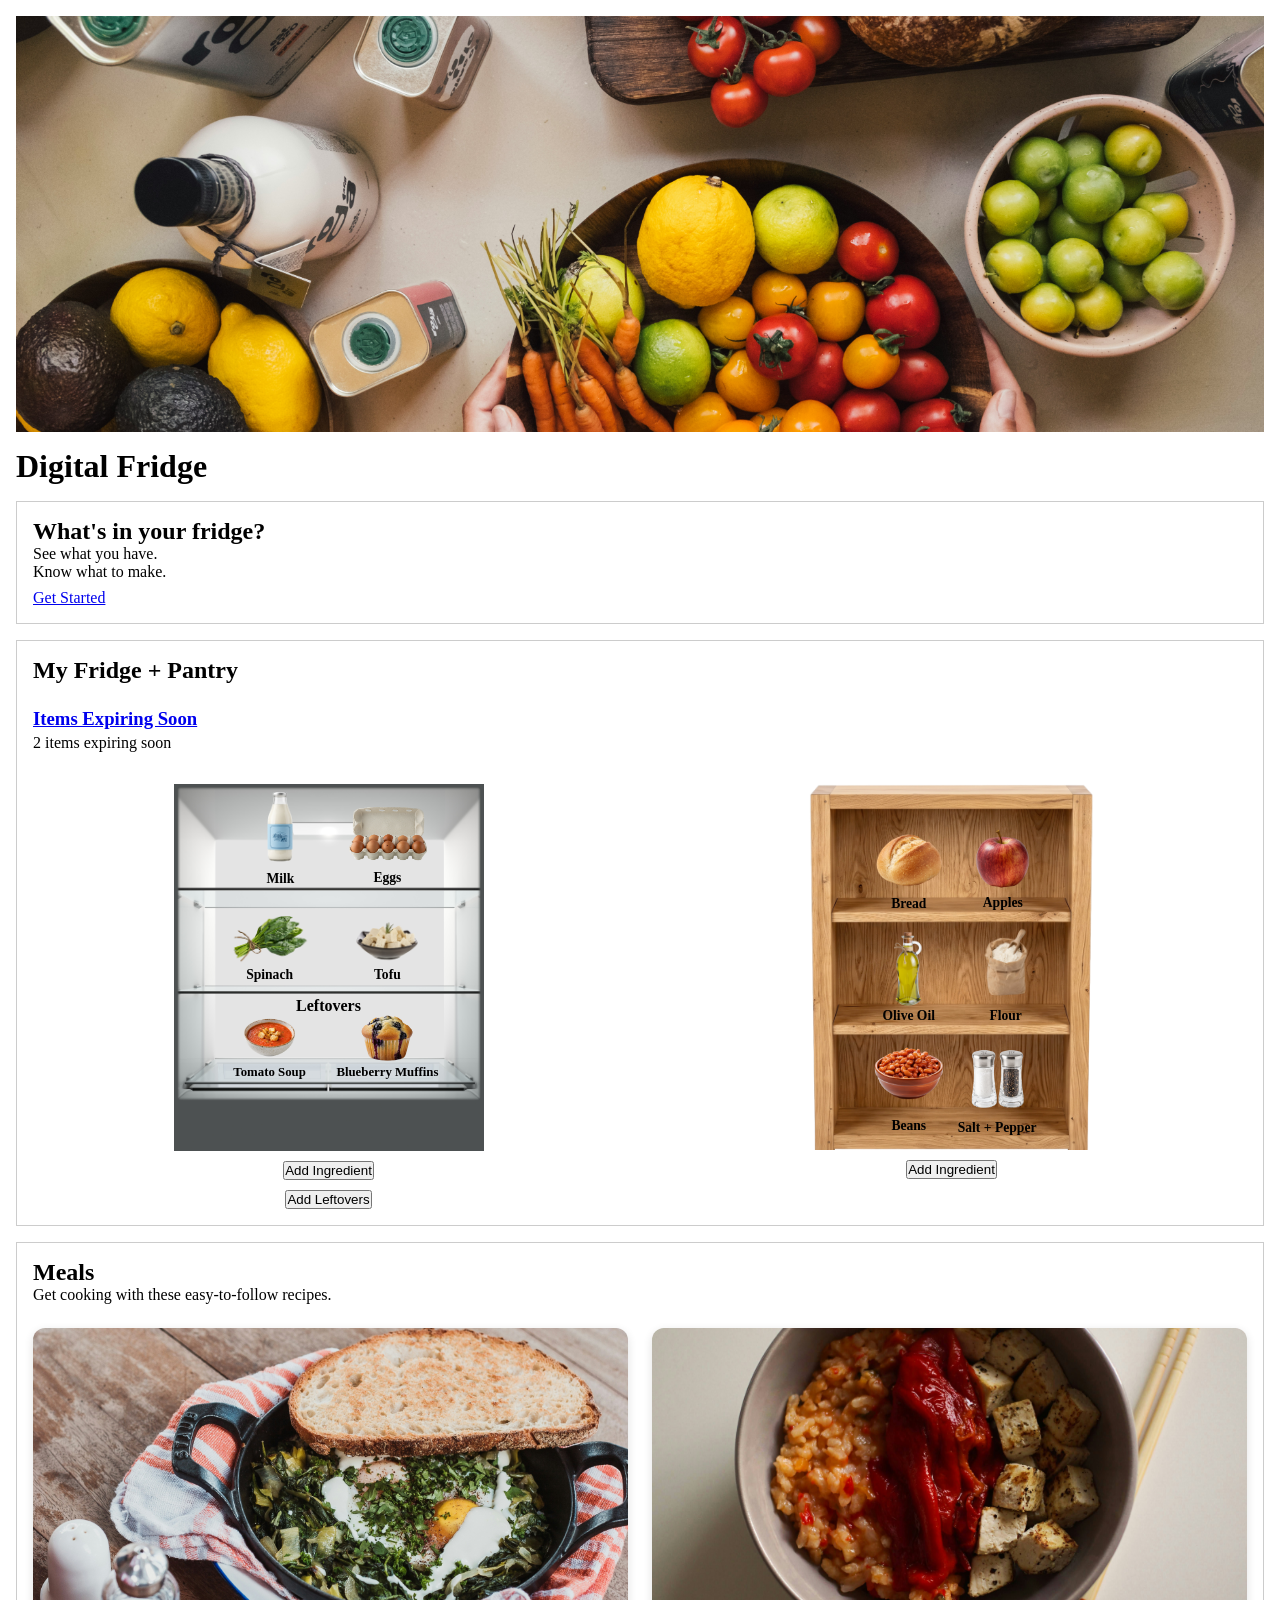
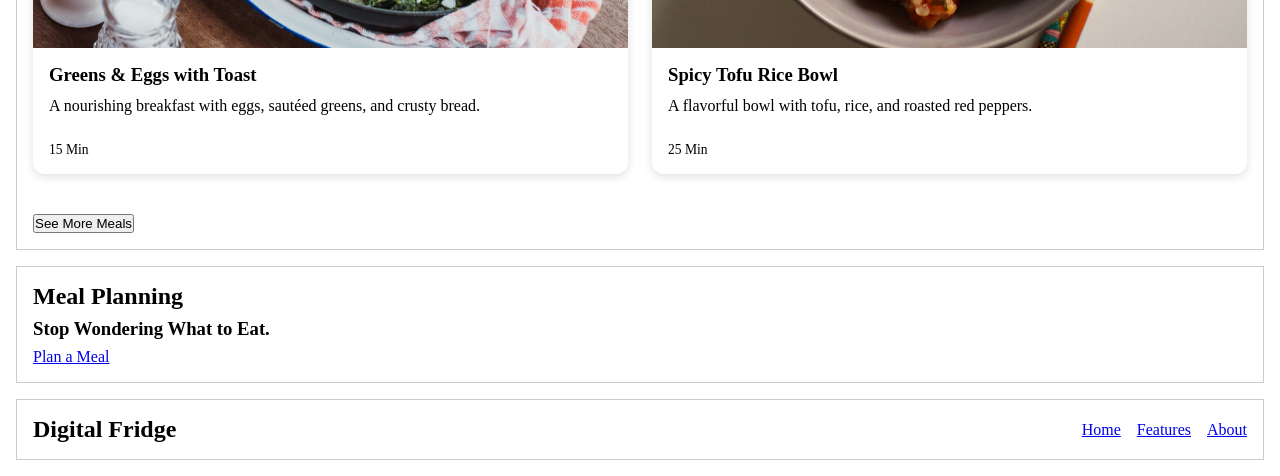
==== commit 609d91c0: "adjusted items and buttons" ====
--- a/index.html
+++ b/index.html
@@ -121,8 +121,9 @@
       </li>
     </ul>
   </div>
-
+<ul>
   <button type="button">Add Ingredient</button>
+</ul>
 </div>
         </div>
 
--- a/style.css
+++ b/style.css
@@ -527,7 +527,7 @@
 
 /* FLOUR */
 .pantry-items li:nth-child(4) {
-  left: 40%;
+  left: 44%;
   top: 40%;
   width: 50%;
   height: 23%;
@@ -543,7 +543,7 @@
 
 /* SALT + PEPPER */
 .pantry-items li:nth-child(6) {
-  left: 60%;
+  left: 56%;
   top: 58%;
   width: 20%;
   height: 45%;
@@ -581,4 +581,11 @@
   margin: ;
   transform: none;
   line-height: 0;
+}
+
+/* CENTER PANTRY BUTTON */
+.pantry-card button {
+  display: block;
+  width: fit-content;
+  margin: 10px auto 0 !important;
 }
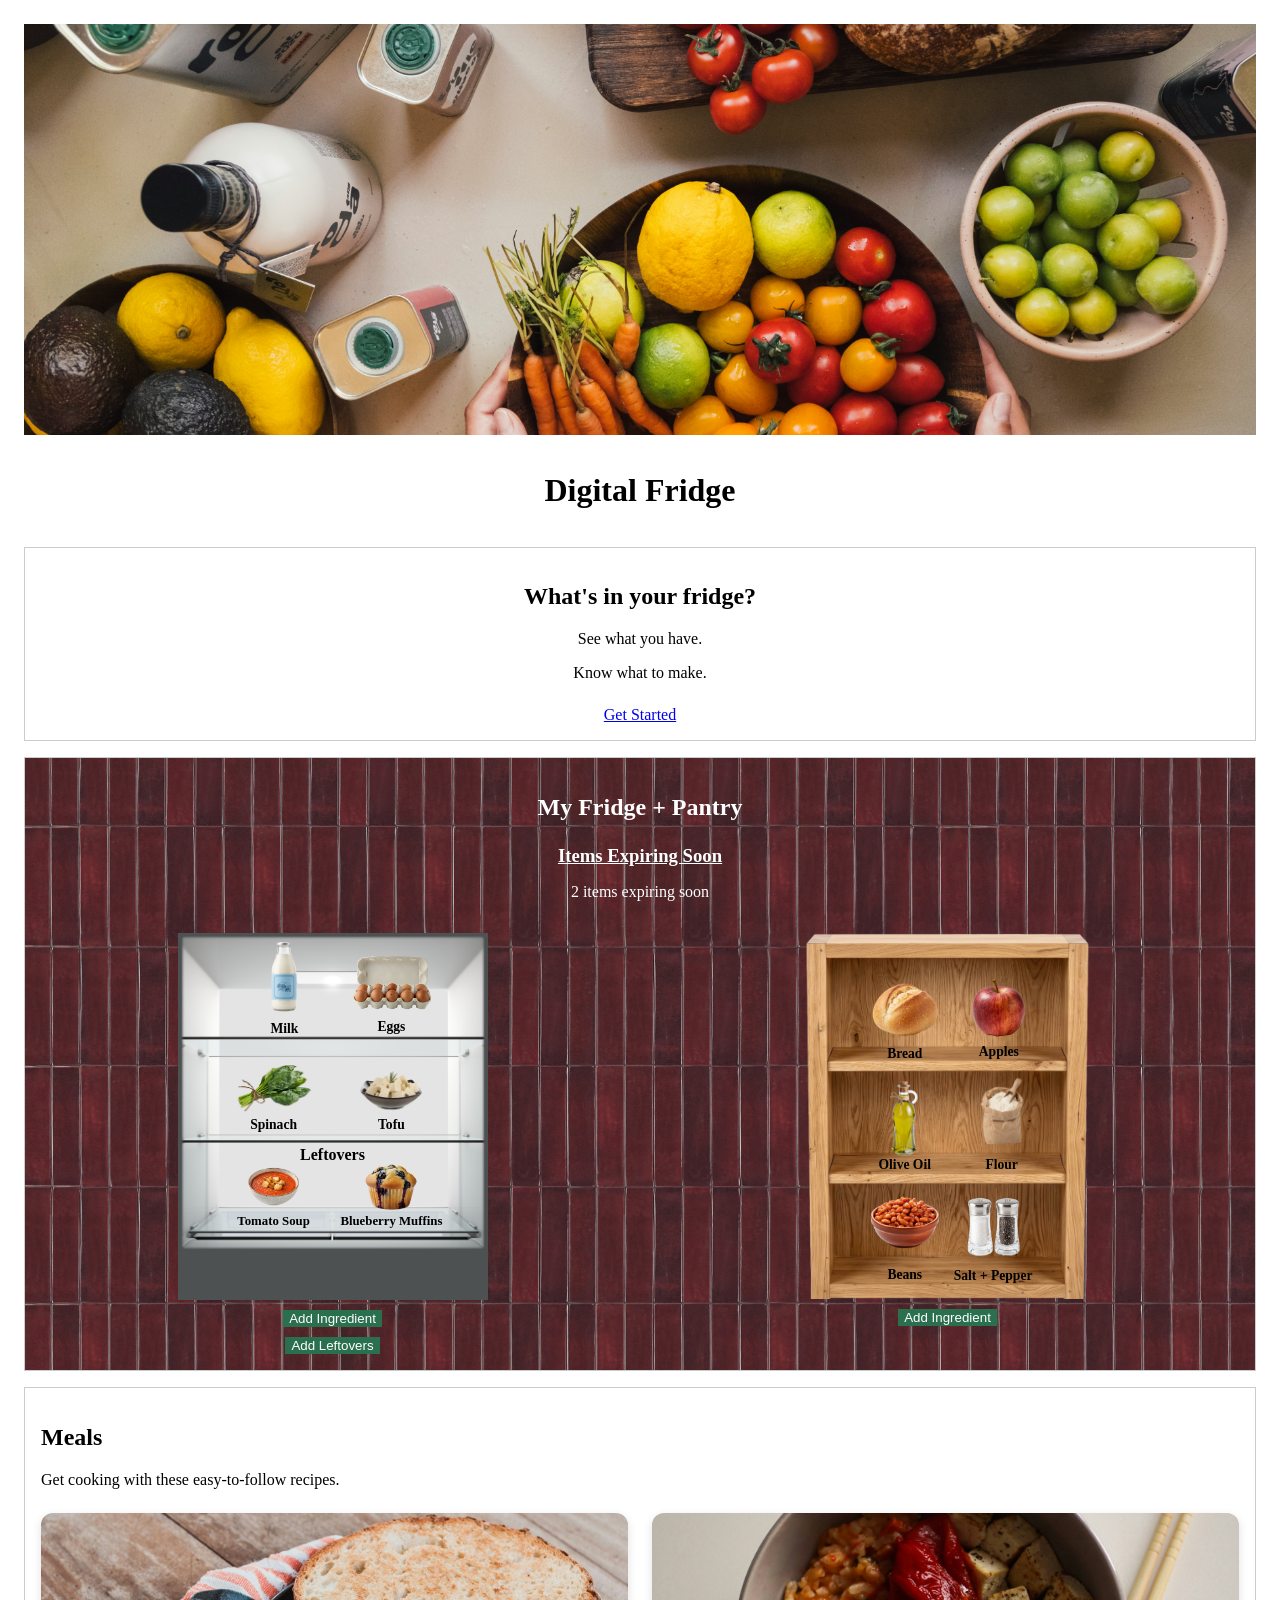
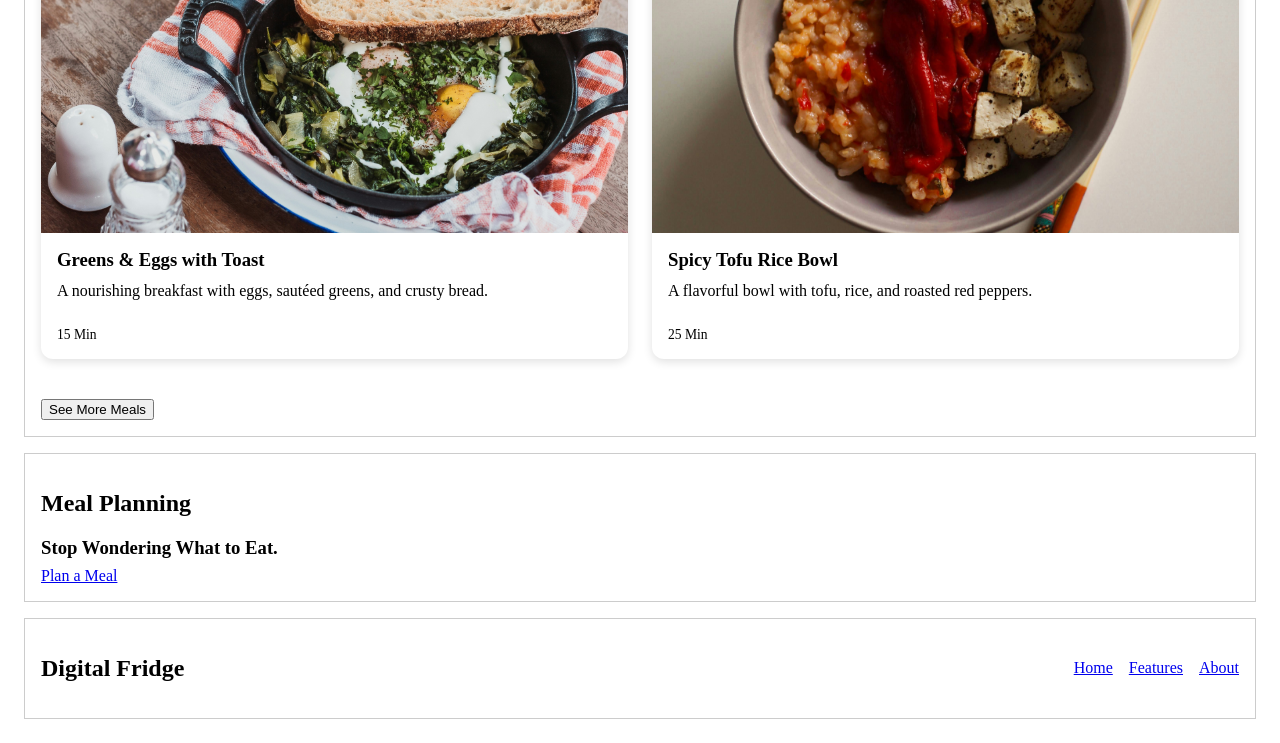
==== commit 957e93b5: "Fix accessibility issues" ====
--- a/index.html
+++ b/index.html
@@ -1,81 +1,81 @@
+
 <!doctype html>
 <html lang="en">
   <head>
     <meta charset="UTF-8" />
     <meta name="viewport" content="width=device-width, initial-scale=1.0" />
-    <title>My Project</title>
+<title>Digital Fridge</title>
     <link rel="stylesheet" href="style.css" />
   </head>
+
   <body>
-    <!-- START BELOW -->
     <div class="page">
+
       <img src="fridge-banner.jpg" alt="Fresh fruits and vegetables arranged on a kitchen counter">
 
       <h1>Digital Fridge</h1>
-      
+
+      <!-- HERO -->
       <section id="hero">
-        <h1>What's in your fridge?</h1>
+<h2>What's in your fridge?</h2>
         <p>See what you have.</p>
         <p>Know what to make.</p>
         <a id="features" href="#my-fridge">Get Started</a>
       </section>
 
-      <!-- MY FRIDGE + PANTRY SECTION -->
+      <!-- MY FRIDGE + PANTRY -->
       <section id="my-fridge">
+
         <h2>My Fridge + Pantry</h2>
-<div class="expiring-section">
-    <h3><a href="expiring.html">Items Expiring Soon</a></h3>
-    <p>2 items expiring soon</p>
-  </div>
+
+        <div class="expiring-section">
+          <h3><a href="expiring.html">Items Expiring Soon</a></h3>
+          <p>2 items expiring soon</p>
+        </div>
+
         <div class="fridge-pantry">
 
           <!-- FRIDGE -->
           <div class="fridge-card">
+
             <div class="fridge-visual">
 
-              <!-- Refrigerator background -->
               <img
                 src="images/Fridge.jpeg"
-                alt="Open refrigerator"
+                alt=""
                 class="fridge-background"
               >
 
-              <!-- Fridge ingredients -->
               <ul class="fridge-items">
                 <li>
-                  <img src="images/milk.png" alt="Milk">
+                  <img src="images/milk.png" alt="">
                   <span>Milk</span>
                 </li>
                 <li>
-                  <img src="images/eggs.png" alt="Eggs">
+                  <img src="images/eggs.png" alt="">
                   <span>Eggs</span>
                 </li>
                 <li>
-                  <img src="images/spinach.png" alt="Spinach">
+                  <img src="images/spinach.png" alt="">
                   <span>Spinach</span>
                 </li>
                 <li>
-                  <img src="images/tofu.png" alt="Tofu">
+                  <img src="images/tofu.png" alt="">
                   <span>Tofu</span>
                 </li>
               </ul>
 
-              <!-- Separate leftovers shelf -->
+              <!-- LEFTOVERS -->
               <div class="leftovers-shelf">
                 <h4>Leftovers</h4>
+
                 <ul class="leftovers-items">
                   <li>
-                    <img
-                      src="images/tomato-soup.png"
-                      alt="Tomato soup in Tupperware"
-                    >
+                    <img src="images/tomato-soup.png" alt="">
                     <span>Tomato Soup</span>
                   </li>
                   <li>
-                    <img
-                      src="images/blueberry-muffins.png"
-                      alt="Blueberry muffins in Tupperware"
-                    >
+                    <img src="images/blueberry-muffins.png" alt="">
                     <span>Blueberry Muffins</span>
                   </li>
                 </ul>
@@ -83,73 +83,86 @@
 
             </div>
 
-            <div class="fridge-buttons">              
+            <div class="fridge-buttons">
               <button type="button">Add Ingredient</button>
               <button type="button">Add Leftovers</button>
             </div>
+
           </div>
 
-         <div class="pantry-card">
-
-  <div class="pantry-visual">
-    <img src="images/Pantry.png" alt="Wooden pantry shelves" class="pantry-background">
-
-    <ul class="pantry-items">
-      <li>
-        <img src="images/Bread.png" alt="Bread">
-        <span>Bread</span>
-      </li>
-      <li>
-        <img src="images/Apples.png" alt="Apples">
-        <span>Apples</span>
-      </li>
-      <li>
-        <img src="images/Olive oil.png" alt="Olive oil">
-        <span>Olive Oil</span>
-      </li>
-      <li>
-        <img src="images/Flour.png" alt="Flour">
-        <span>Flour</span>
-      </li>
-      <li>
-        <img src="images/Beans.png" alt="Beans">
-        <span>Beans</span>
-      </li>
-      <li>
-        <img src="images/Salt+Pepper.png" alt="Salt and pepper">
-        <span>Salt + Pepper</span>
-      </li>
-    </ul>
-  </div>
-<ul>
-  <button type="button">Add Ingredient</button>
-</ul>
-</div>
+          <!-- PANTRY -->
+          <div class="pantry-card">
+
+            <div class="pantry-visual">
+
+              <img
+                src="images/Pantry.png"
+                alt=""
+                class="pantry-background"
+              >
+
+              <ul class="pantry-items">
+                <li>
+                  <img src="images/Bread.png" alt="">
+                  <span>Bread</span>
+                </li>
+                <li>
+                  <img src="images/Apples.png" alt="">
+                  <span>Apples</span>
+                </li>
+                <li>
+                  <img src="images/Olive oil.png" alt="">
+                  <span>Olive Oil</span>
+                </li>
+                <li>
+                  <img src="images/Flour.png" alt="">
+                  <span>Flour</span>
+                </li>
+                <li>
+                  <img src="images/Beans.png" alt="">
+                  <span>Beans</span>
+                </li>
+                <li>
+                  <img src="images/Salt+Pepper.png" alt="">
+                  <span>Salt + Pepper</span>
+                </li>
+              </ul>
+
+            </div>
+
+            <button type="button">Add Ingredient</button>
+
+          </div>
+
         </div>
-
-
-      </section>
-
-      <!-- MEAL SUGGESTIONS SECTION -->
+      </section>
+
+      <!-- MEAL SUGGESTIONS -->
       <section id="meal-suggestions">
+
         <h2>Meals</h2>
         <p>Get cooking with these easy-to-follow recipes.</p>
-        
+
         <div class="meal-cards">
+
           <article class="meal-card">
-            <img src="images/greens-eggs.jpg"
-                 alt="Skillet greens and eggs served with toasted bread">
+            <img
+              src="images/greens-eggs.jpg"
+              alt="Skillet greens and eggs served with toasted bread"
+            >
 
             <div class="meal-card-content">
-              <h3>Greens & Eggs with Toast</h3>
+              <h3>Greens &amp; Eggs with Toast</h3>
               <p>A nourishing breakfast with eggs, sautéed greens, and crusty bread.</p>
               <span>15 Min</span>
             </div>
           </article>
 
           <article class="meal-card">
-            <img src="images/tofu-rice-bowl.jpg"
-                 alt="Tofu rice bowl with roasted red peppers">
+            <img
+              src="images/tofu-rice-bowl.jpg"
+              alt="Tofu rice bowl with roasted red peppers"
+            >
 
             <div class="meal-card-content">
               <h3>Spicy Tofu Rice Bowl</h3>
@@ -157,28 +170,33 @@
               <span>25 Min</span>
             </div>
           </article>
+
         </div>
 
-        <button>See More Meals</button>
-      </section>
-
-      <!-- MEAL PLANNING SECTION -->
+        <button type="button">See More Meals</button>
+
+      </section>
+
+      <!-- MEAL PLANNING -->
       <section id="meal-planning">
         <h2>Meal Planning</h2>
         <h3>Stop Wondering What to Eat.</h3>
         <a href="meal-planner.html">Plan a Meal</a>
       </section>
 
-      <header id="about">
+      <!-- FOOTER / NAVIGATION -->
+      <footer id="about">
         <nav>
           <h2>Digital Fridge</h2>
+
           <div class="nav-links">
             <a href="#hero">Home</a>
             <a href="#my-fridge">Features</a>
             <a href="#about">About</a>
           </div>
         </nav>
-      </header>
+      </footer>
+
     </div>
   </body>
-</html>+</html>
--- a/style.css
+++ b/style.css
@@ -1,3 +1,42 @@
+
+
+:root {
+  /* Colors */
+  --color-primary: #2a6f4e;
+  --color-secondary: #2b704f;
+  --color-text: #222;
+  --color-black: #000;
+  --color-white: #fff;
+  --color-background: #fff;
+  --color-border: #ccc;
+  --color-shadow: rgba(0, 0, 0, 0.12);
+
+  /* Spacing */
+  --space-xs: 0.25rem;
+  --space-sm: 0.5rem;
+  --space-base: 1rem;
+--space-large: 1.5rem;
+--space-xl: 2rem;
+  --space-small: 10px;
+  --space-medium: 20px;
+  --space-big: 40px;
+  --space-item: 3px;
+
+  /* Fonts */
+  --font-heading: "Poppins", sans-serif;
+  --font-body: Arial, sans-serif;
+}
+
+
+  /* Spacing */
+  --space-small: 10px;
+  --space-medium: 20px;
+  --space-large: 40px;
+
+  /* Fonts */
+  --font-heading: "Poppins", sans-serif;
+  --font-body: Arial, sans-serif;
+}
 
 /* === RESET === */
 *,
@@ -12,14 +51,18 @@
 .page {
   display: grid;
   grid-template-columns: repeat(12, 1fr);
-  gap: 1rem;
-  padding: 1rem;
+  gap: var(--space-base);
+  padding: var(--space-base);
 }
 
 /* Digital Fridge heading */
 .page > h1 {
   grid-column: 1 / 13;
   white-space: nowrap;
+  text-align: center;
+}
+#hero {
+  text-align: center;
 }
 
 /* Banner image */
@@ -43,16 +86,22 @@
 /* === MY FRIDGE + PANTRY === */
 #my-fridge {
   grid-column: 1 / 13;
+
+  background-image: url("images/background.jpeg");
+  background-size: cover;
+  background-position: center;
+  background-repeat: no-repeat;
+  color: var(--color-white);
 }
 
 #my-fridge > h2 {
-  margin-bottom: 1rem;
+  margin-bottom: var(--space-base);
 }
 
 /* Flexbox lines up Fridge, Pantry, and Leftovers in one row. */
 .fridge-pantry {
   display: flex;
-  gap: 1.5rem;
+  gap: var(--space-large);
   align-items: stretch;
 }
 
@@ -61,12 +110,12 @@
 }
 
 #my-fridge h3 {
-  margin-top: 1.5rem;
+  margin-top: var(--space-large);
 }
 
 .pantry-card > ul {
   margin-top: 0.5rem;
-  margin-bottom: 1.5rem;
+  margin-bottom: var(--space-large);
 }
 
 /* === MEAL SUGGESTIONS === */
@@ -78,15 +127,15 @@
 .meal-cards {
   display: grid;
   grid-template-columns: repeat(2, 1fr);
-  gap: 1.5rem;
-  margin: 1.5rem 0;
+  gap: var(--space-large);
+  margin: var(--space-large) 0;
 }
 
 /* Individual recipe card */
 .meal-card {
   display: flex;
   flex-direction: column;
-  background-color: #ffffff;
+  background-color: var(--color-background);
   border-radius: 12px;
   overflow: hidden;
   box-shadow: 0 3px 10px rgba(0, 0, 0, 0.12);
@@ -106,7 +155,7 @@
 .meal-card-content {
   display: flex;
   flex-direction: column;
-  padding: 1rem;
+  padding: var(--space-base);
   gap: 0.5rem;
 }
 
@@ -120,12 +169,12 @@
 }
 
 .meal-card-content span {
-  margin-top: 1rem;
+  margin-top: var(--space-base);
   font-size: 0.85rem;
 }
 
 #meal-suggestions button {
-  margin-top: 1rem;
+  margin-top: var(--space-base);
 }
 
 /* === MEAL PLANNING === */
@@ -141,7 +190,7 @@
 /* === HEADER + NAVIGATION === */
 
 /* Flex is best for the nav because its logo and links sit in one horizontal row. */
-header {
+footer {
   grid-column: 1 / 13;
 }
 
@@ -149,17 +198,17 @@
   display: flex;
   justify-content: space-between;
   align-items: center;
-  gap: 1rem;
+  gap: var(--space-base);
 }
 
 .nav-links {
   display: flex;
   align-items: center;
-  gap: 1rem;
+  gap: var(--space-base);
 }
 
 /* === SECTION BORDERS === */
-header,
+footer,
 #hero,
 #my-fridge,
 #meal-suggestions,
@@ -228,7 +277,7 @@
   display: flex;
   flex-direction: row;
   align-items: flex-start;
-  gap: 2rem;
+  gap: var(--space-xl);
 }
 
 .fridge-card {
@@ -361,7 +410,7 @@
   top: 58%;
   width: 100%;
   text-align: center;
-  font-size: 1rem;
+  font-size: var(--space-base);
   margin: 0;
 }
 
@@ -430,25 +479,26 @@
 /* === EXPIRING SOON SECTION === */
 .expiring-section {
   text-align: center;
-  margin-top: 2rem;
+  margin-top: var(--space-xl);
 }
 
 .expiring-section h3 {
   margin-bottom: 0.25rem;
+  text-align: center;
 }
 /* === FRIDGE + PANTRY ALIGNMENT === */
 .fridge-pantry {
   display: flex;
   flex-direction: row;
   align-items: flex-start; /* This ensures the pantry stays aligned at the top with the fridge */
-  gap: 2rem;
+  gap: var(--space-xl);
 }
 
 /* === EXPIRING SOON SPACING & CENTERING === */
 .expiring-section {
   text-align: left;
-  margin-top: 1rem;       /* Adds room above it */
-  margin-bottom: 2rem;    /* Adds room below it so it doesn't touch the edge of the box */
+  margin-top: var(--space-base);       /* Adds room above it */
+  margin-bottom: var(--space-xl);    /* Adds room below it so it doesn't touch the edge of the box */
 }
 
 .expiring-section h3 {
@@ -544,7 +594,7 @@
 /* SALT + PEPPER */
 .pantry-items li:nth-child(6) {
   left: 56%;
-  top: 58%;
+  top: 57.5%;
   width: 20%;
   height: 45%;
   gap: 0;
@@ -588,4 +638,70 @@
   display: block;
   width: fit-content;
   margin: 10px auto 0 !important;
+}
+/* EXPIRING SOON TEXT + LINK */
+.expiring-section,
+.expiring-section a {
+  color: white;
+
+}
+#my-fridge > h2 {
+  text-align: center;
+}
+/* GREEN FRIDGE + PANTRY BUTTONS */
+.fridge-buttons button,
+.pantry-card button {
+  background-color: var(--color-primary);
+  color: white;
+  border: none;
+}
+
+/* KEEP FRIDGE + PANTRY TEXT BLACK */
+.fridge-items span,
+.leftovers-items span,
+.pantry-items span {
+  color: black;
+}
+/* KEEP LEFTOVERS HEADING BLACK */
+.leftovers-shelf h4 {
+  color: black;
+}
+.expiring-section ul {
+  list-style-position: inside;
+  text-align: center;
+  padding: 0;
+}
+.expiring-section p {
+  text-align: center;
+}
+
+footer nav h2 {
+  white-space: nowrap;
+  flex-shrink: 0;
+}
+/* FIX FOOTER ALIGNMENT */
+footer {
+  grid-column: 1 / -1;
+  min-width: 0;
+}
+
+footer nav {
+  display: flex;
+  flex-direction: row;
+  flex-wrap: nowrap;
+  justify-content: space-between;
+  align-items: center;
+  width: 100%;
+}
+
+footer nav h2 {
+  white-space: nowrap !important;
+  width: max-content;
+  flex: 0 0 auto;
+}
+
+footer .nav-links {
+  display: flex;
+  flex-wrap: nowrap;
+  gap: 1rem;
 }
